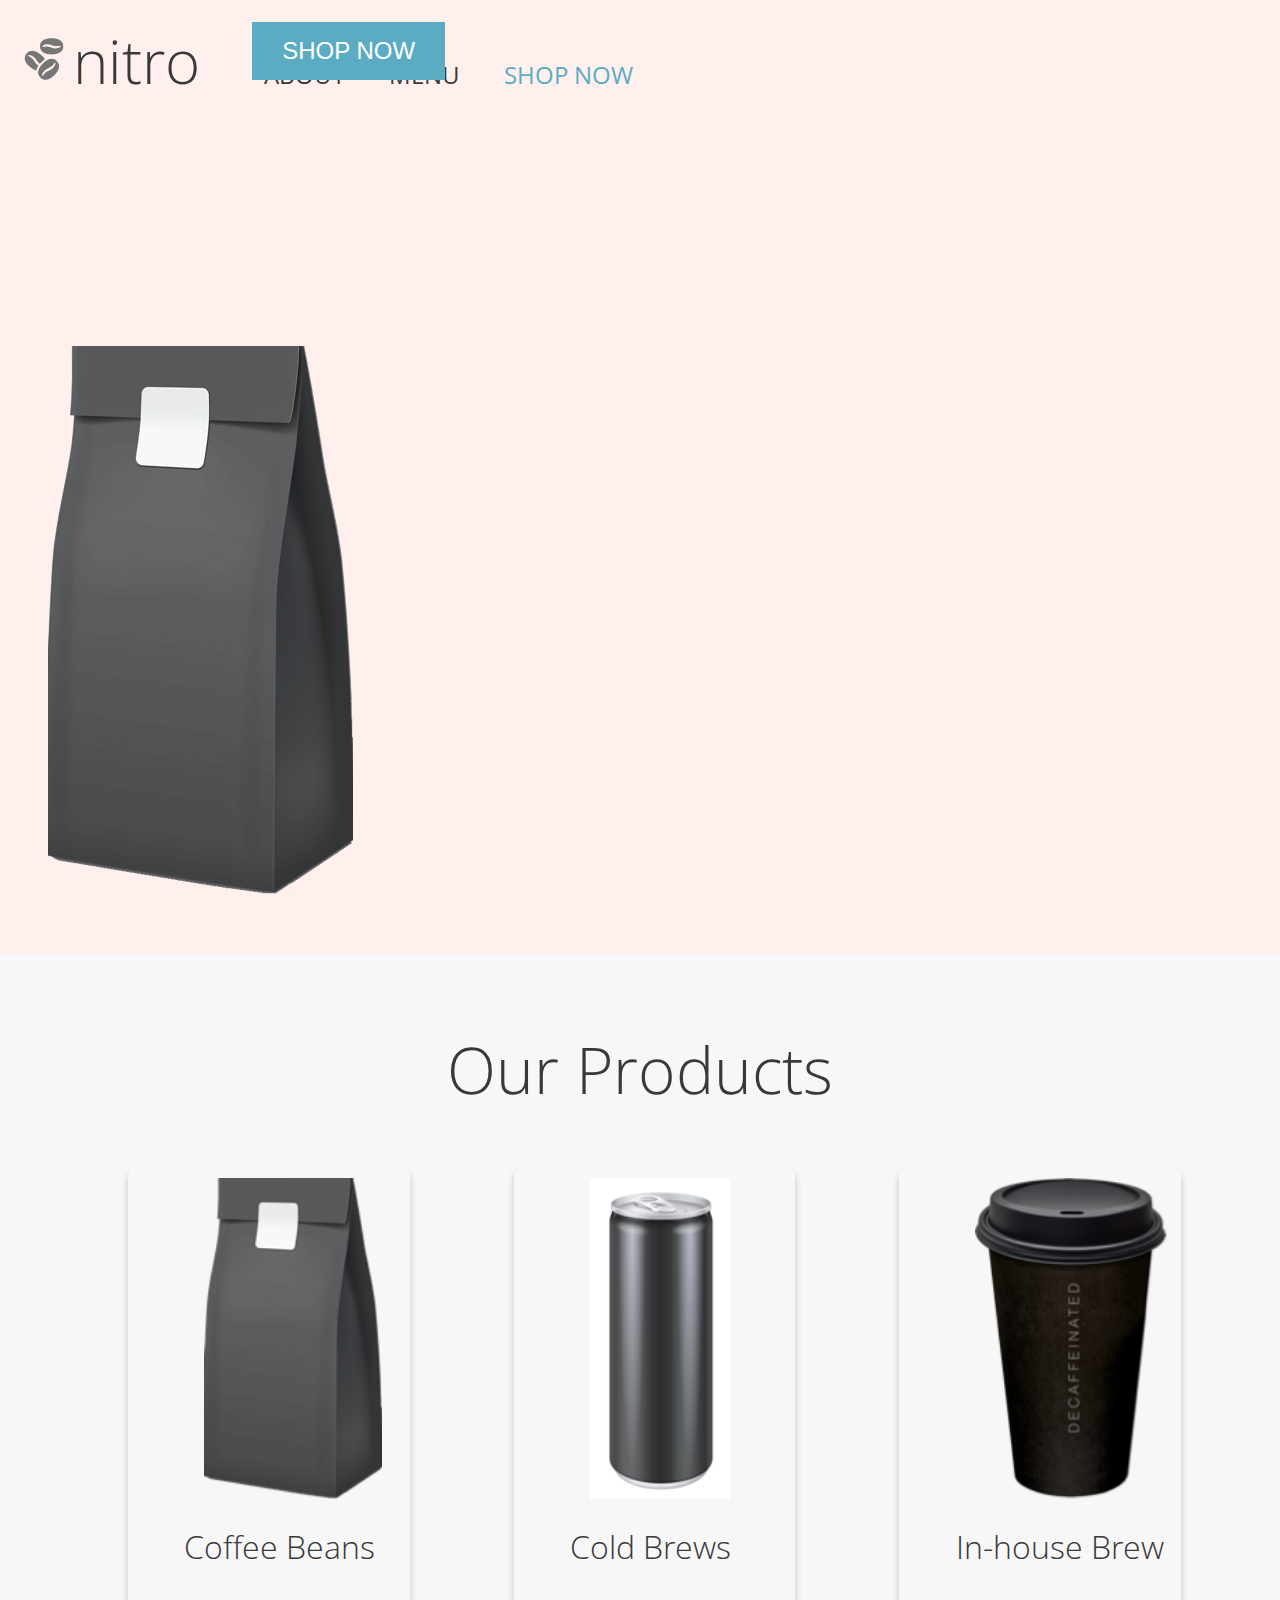
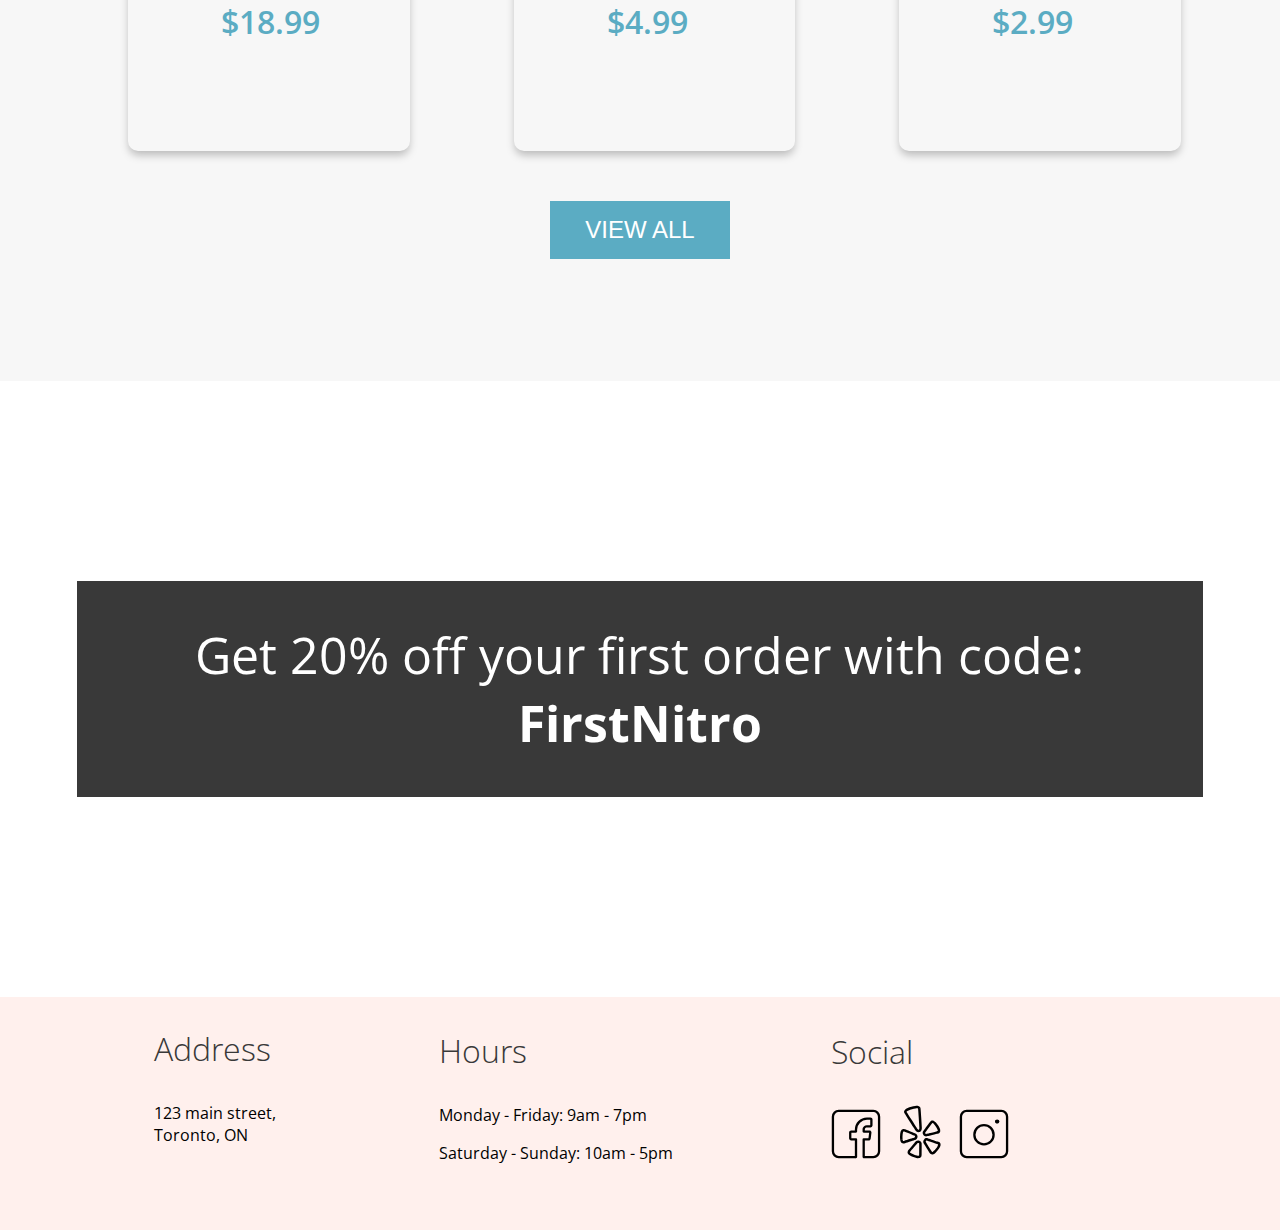
==== index.html @ c03ab235 "first commit for exercises #13-19, to create a separate repo" ====
<!DOCTYPE html>
<html lang="en">
<head>
    <meta charset="UTF-8">
    <meta name="viewport" content="width=device-width, initial-scale=1.0">
    <link href="https://fonts.googleapis.com/css2?family=Open+Sans:ital,wght@0,300;0,400;0,600;0,700;1,400&display=swap" rel="stylesheet">

    <link rel="stylesheet" href="css/global.css">
    <link rel="stylesheet" href="css/landing.css">
    <title>Coffee Shop - Home</title>
   
</head>
<body>
    <header>
        <nav class="navbar">
            
            <a href="../index.html"><img class="navbar__img" src="../assets\logos\coffee-beans-logo-and-footer.svg" alt=""></a>
            <h3 class="navbar__h3">nitro</h3>
            <ul class="navbar__list">
                <li class="navbar__list__item"><a class="navbar__list__item__link" href="../index.html">ABOUT</a></li>
                <li class="navbar__list__item"><a class="navbar__list__item__link" href="/pages/menu.html">MENU</a></li>
                <li class="navbar__list__item"><a class="navbar__list__item__link navbar__list__item__link--blue" href="/pages/menu.html">SHOP NOW</a></li>
            </ul>
        </nav>
        <section class="hero">
            <h1 class="hero__h1">Nitro Coffee</h1>
            <p class="hero__p">Coffee is a brewed drink prepeared from roasted coffee beans, the seends of berries from certain cofee species. </p>
            <a href="pages/menu.html"><button class="hero__button">SHOP NOW</button></a>
            <img class="hero__img" src="assets/images/coffeebeans-hero.png" alt="coffee bag">
        </section>
    </header>
    <main>
        <section class="our-products">
            <h2 class="our-products__h2">Our Products</h2>
            <section class="card">
                <img class="card__image" src="assets/images/coffeebeans.png" alt="coffee-beans">
                <h3 class="card__h3">Coffee Beans</h3>
                <p class="card__price">$18.99</p>
            </section>
            <section class="card">
                <img class="card__image" src="assets/images/coldbrew.png" alt="cold-brew">
                <h3 class="card__h3">Cold Brews</h3>
                <p class="card__price">$4.99</p>
            </section>
            <section class="card">
                <img class="card__image" src="assets/images/inhousebrew.png" alt="in-house-brew">
                <h3 class="card__h3">In-house Brew</h3>
                <p class="card__price">$2.99</p>
            </section>
            <section class="our-products__button__section">
                <a class="our-products__button__link" href="pages/menu.html"><button class="our-product__button">VIEW ALL</button></a>
            </section>
            
        </section>
        <section class="discount">
            <p class="discount__p">Get 20% off your first order with code: <span>FirstNitro</span></p>
        </section>
    </main>
    <footer>
        <section class="address">
            <h3 class="footer__h3">Address</h3>
            <p>123 main street, Toronto, ON</p>
        </section>
        <section class="hours">
            <h3 class="footer__h3">Hours</h3>
            <p><span>Monday - Friday:</span> 9am - 7pm</p>
            <p><span>Saturday - Sunday:</span> 10am - 5pm</p>
            
        </section>
        <section class="social">
            <h3 class="footer__h3">Social</h3>
            
            <img class="social__img" src="assets/logos/Facebook-Icon.svg" alt="facebook">
            <img class="social__img" src="assets/logos/Yelp-Icon.svg" alt="yelp">
            <img class="social__img" src="assets/logos/Instagram-Icon.svg" alt="instagram">
        </section>
    </footer>
    
</body>
</html>
---- css/global.css ----
body {
    font-family: 'Open Sans';
    font-weight: 400;
    margin:0;
}

.navbar {
    background-color: #FFF0ED;
    padding-top: 20px;
    padding-bottom: 10px;
}


.navbar__img {
    margin-left: 1.5vw;
}

.navbar__h3 {
    font-size: 60px;
    font-weight: 300;
    color:#393939;
    display: inline-block;
    margin: 0 auto;
}



.navbar__list {
    list-style-type: none;
    display: inline-block;
    margin-bottom: 20px;
    
}


.navbar__list__item {
    font-size: 1.5rem;
    font-weight: 400;
    display: inline-block;
    margin: auto 20px;
    text-decoration: none;
}

.navbar__list__item__link {
    text-decoration: none;
    color:#393939;
}

.navbar__list__item__link--blue {
    color: #5BACC3;
}
---- css/landing.css ----
/* Hero section */
.hero {
    background-color: #FFF0ED;
    padding-left: 150px;
    padding-bottom: 100px;
}

.hero__h1 {
    font-size: 4em;
    color: #393939;
    font-weight: 300;
    margin-top: 0;
    padding-top:50px;
    display:inline-block;
    position: relative;
    bottom: 400px;
    
}


.hero__p {
    font-size: 1.1em;
    font-weight: 400;
    display: inline-block;
    width:400px;
    position: relative;
    bottom: 35vh;
    left: -23.5vw;

}


.hero__button {
    background-color: #5BACC3;
    color: white;
    border: none;
    border-radius: 0;
    font-size: 1.5em;
    padding: 15px 30px;
    position: relative;
    bottom: 20vh;
    left: -51vw;
}


.hero__img {
    position: relative;
    top: 5vh;
    right: 8vw;
}


/*our products section */

.our-products {
    background-color: #F7F7F7;
    padding-bottom: 8vh;
}


.our-products__h2 {
    font-size: 4em;
    color: #393939;
    font-weight: 300;
    text-align: center;
    margin-top: 0;
    padding-top:8vh;
}

.card {
    display: inline-block;
    /* width: 330px;
    height: 440px; */
    width: 22vw;
    height: 65vh;
    border-radius: 10px;
    box-shadow: 0 5px 9px -1px rgba(0,0,0,0.25);
    margin-right: 100px;
    position: relative;
    left: 10%;
}


.card__image{
    /* height: 280px; */
    height: 55%;
    position: relative;
    left: 27%;
    top:2%;
}

.card__h3 {
    font-size: 2em;
    font-weight: 300;
    color: #393939;
    position: relative;
    left: 20%;
}


/* .big-h3 {
    font-size: 2em;
    font-weight: 300;
    color: #393939;
} */


.card__price {
    font-size: 2em;
    font-weight: 600;
    color:#5BACC3;
    position: relative;
    left: 33%;
}


.our-product__button {
    display: block;
    width:180px;
    background-color: #5BACC3;
    color: white;
    border: none;
    border-radius: 0;
    font-size: 1.5em;
    padding: 15px 30px;
    margin: 0 auto;

}

.our-products__button__section {
    margin: 50px auto;
}


.our-products__button__link {
    text-decoration: none;
}

/* Discount section */

.discount {
    width: 88%;
    background-color: #393939;
    /* margin: 200px 20px 200px 40px; */
    margin:0 auto;
    margin-top:200px;
    margin-bottom: 200px;
    padding: 20px 0;
    text-align: center;
}

.discount__p {
    color:white;
    font-size: 3.1em;
    margin:20px auto;
}


.discount__p>span {
    font-weight: 700;
}


/* Footer */


footer {
    background-color: #FFF0ED;
}


footer>section{
    margin-left: 12vw;
    margin-bottom: 50px;
}


.address {
    display: inline-block;
    /* width: 200px; */
    width: 10%;
    position: relative; /*I had to add this in order level this section with the other two */
    top: -2vh;
}



.footer__h3 {
    font-size: 2em;
    font-weight: 300;
    color: #393939;
    display: block;
}


.hours {
    display: inline-block;
}


.social {
    display: inline-block;
    width: 200px;
}


.social__img {
    /* width: 50px; */
    width: 25%;
    margin-right: 5%;
}
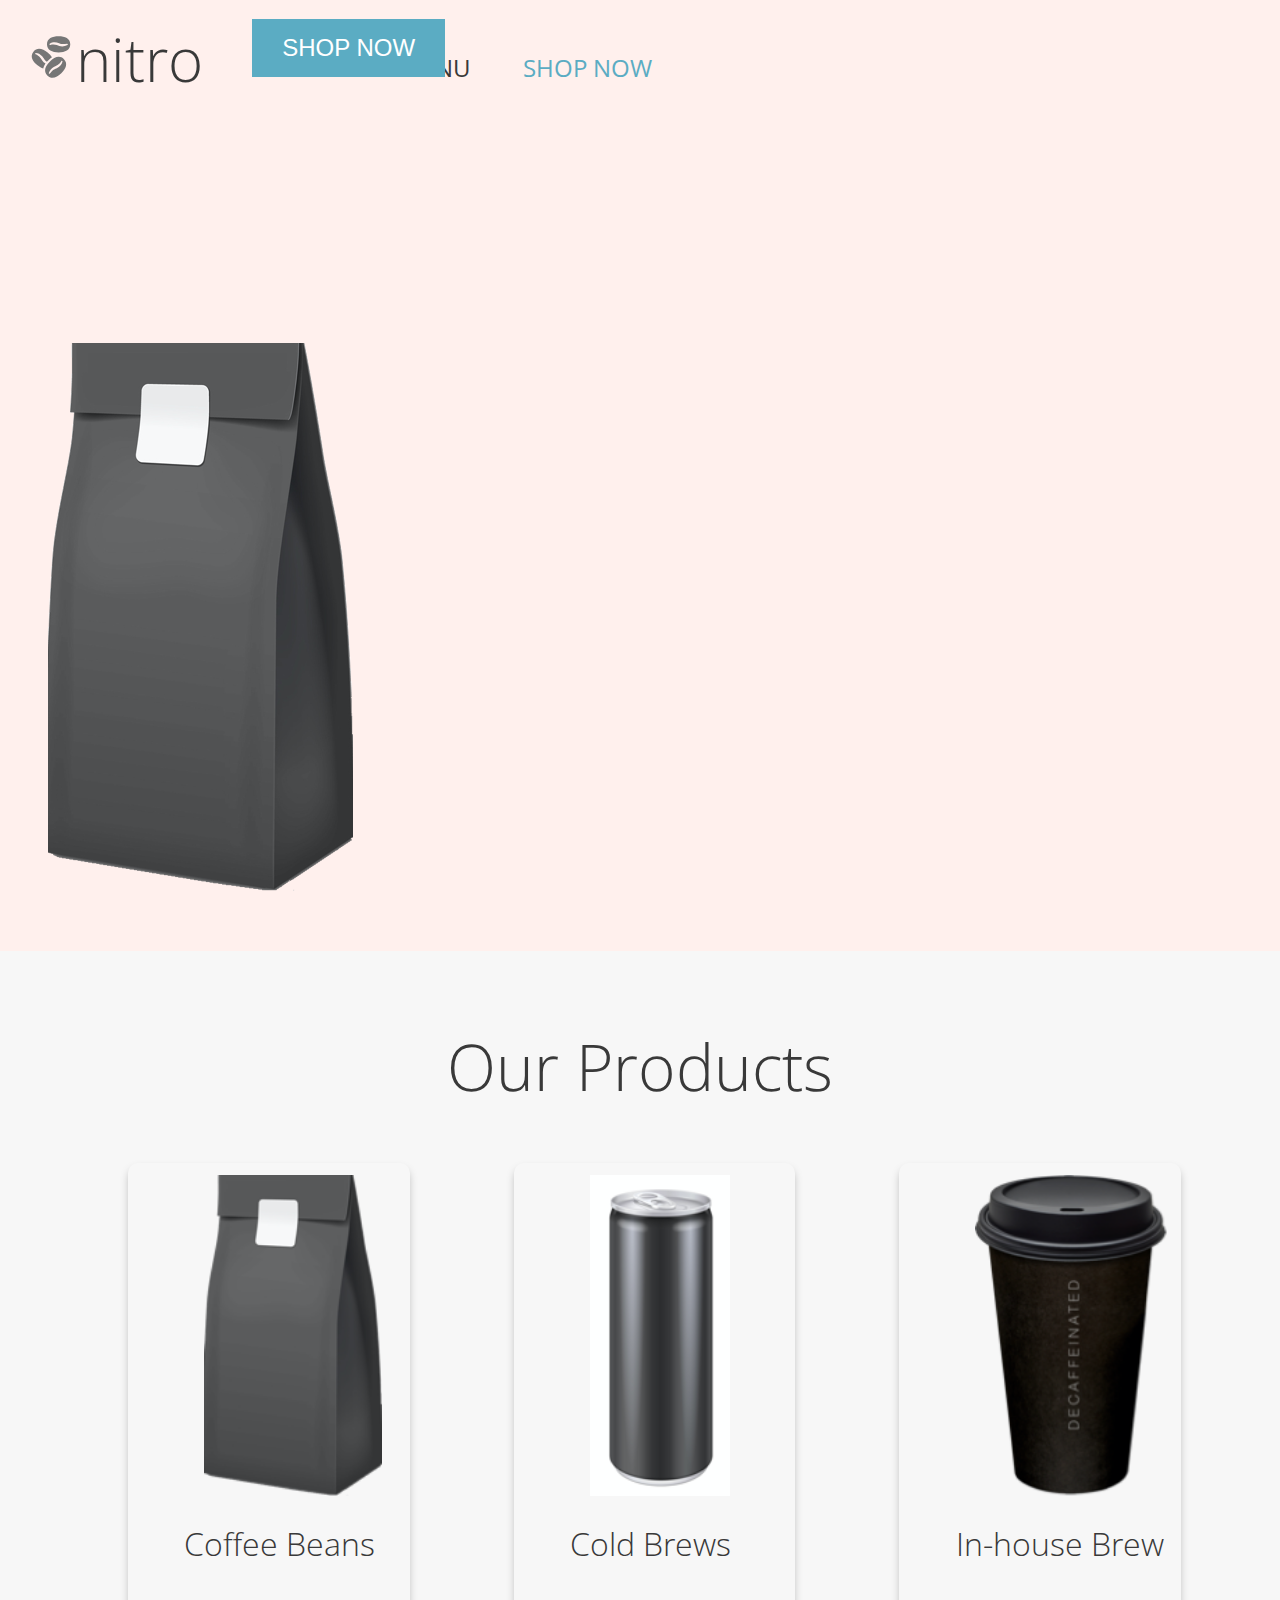
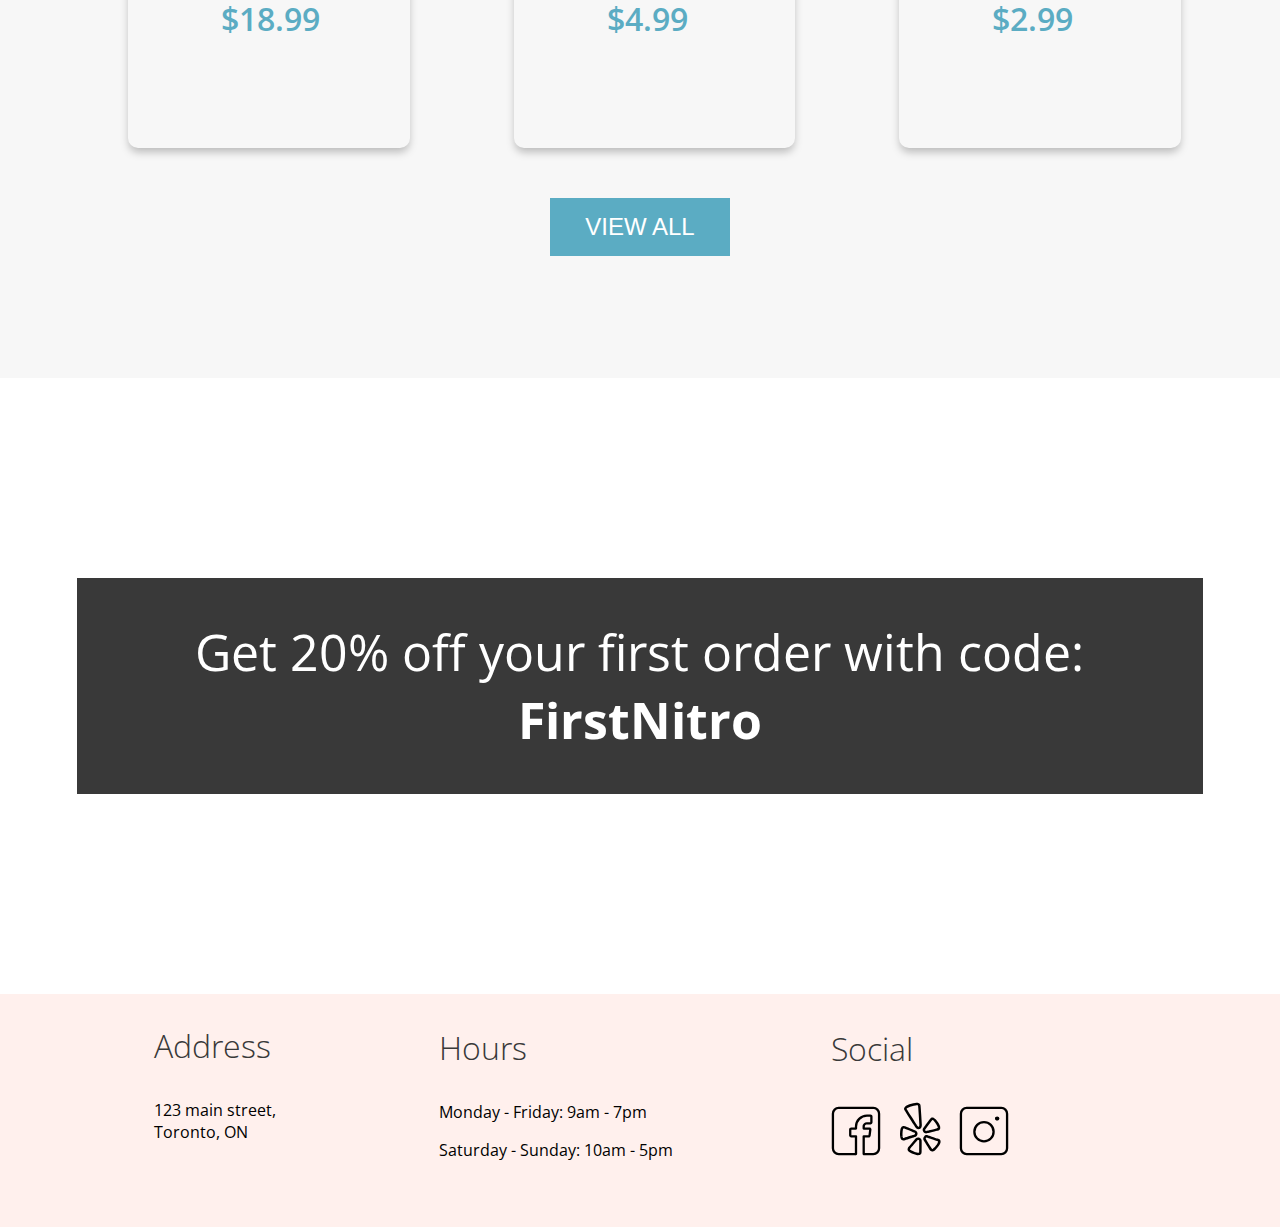
==== commit 6906e09a: "modified globasl.css and menu.css for flexbox layout" ====
--- a/index.html
+++ b/index.html
@@ -13,13 +13,12 @@
 <body>
     <header>
         <nav class="navbar">
-            
-            <a href="../index.html"><img class="navbar__img" src="../assets\logos\coffee-beans-logo-and-footer.svg" alt=""></a>
+            <a href="../index.html"><img src="assets/logos/coffee-beans-logo-and-footer.svg" alt=""></a>
             <h3 class="navbar__h3">nitro</h3>
             <ul class="navbar__list">
                 <li class="navbar__list__item"><a class="navbar__list__item__link" href="../index.html">ABOUT</a></li>
-                <li class="navbar__list__item"><a class="navbar__list__item__link" href="/pages/menu.html">MENU</a></li>
-                <li class="navbar__list__item"><a class="navbar__list__item__link navbar__list__item__link--blue" href="/pages/menu.html">SHOP NOW</a></li>
+                <li class="navbar__list__item"><a class="navbar__list__item__link"href="pages/menu.html">MENU</a></li>
+                <li class="navbar__list__item"><a class="navbar__list__item__link navbar__list__item__link--blue" href="pages/menu.html">SHOP NOW</a></li>
             </ul>
         </nav>
         <section class="hero">
--- a/css/global.css
+++ b/css/global.css
@@ -6,29 +6,31 @@
 
 .navbar {
     background-color: #FFF0ED;
-    padding-top: 20px;
-    padding-bottom: 10px;
+    display: flex;
+    justify-content: left;
+    align-items: flex-end;
+    padding: 2vh 2vw;
+
 }
 
 
-.navbar__img {
-    margin-left: 1.5vw;
+nav>a{
+    align-self: center;
 }
 
 .navbar__h3 {
     font-size: 60px;
     font-weight: 300;
     color:#393939;
-    display: inline-block;
-    margin: 0 auto;
+    margin: 0;
 }
 
 
 
 .navbar__list {
     list-style-type: none;
-    display: inline-block;
-    margin-bottom: 20px;
+    display: flex;
+    align-items: flex-end;
     
 }
 
@@ -36,8 +38,7 @@
 .navbar__list__item {
     font-size: 1.5rem;
     font-weight: 400;
-    display: inline-block;
-    margin: auto 20px;
+    margin: auto 2vw;
     text-decoration: none;
 }
 
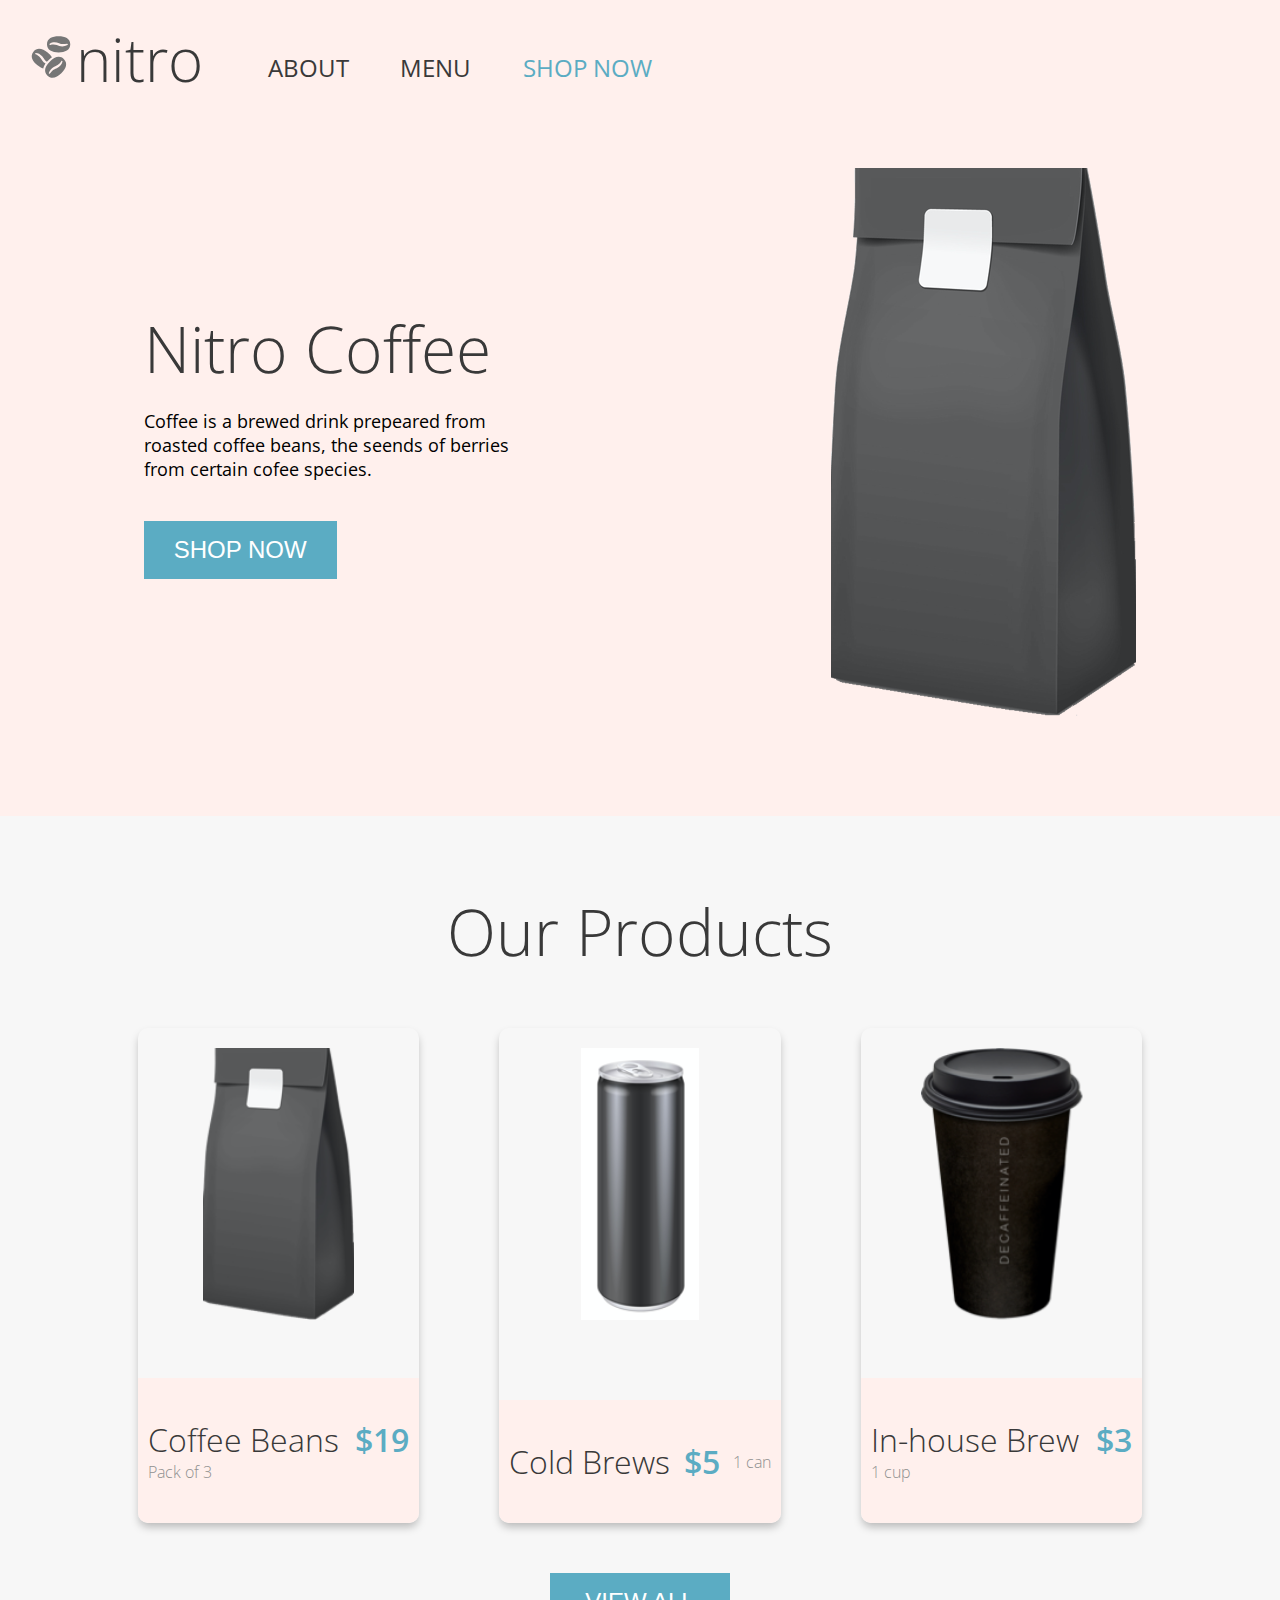
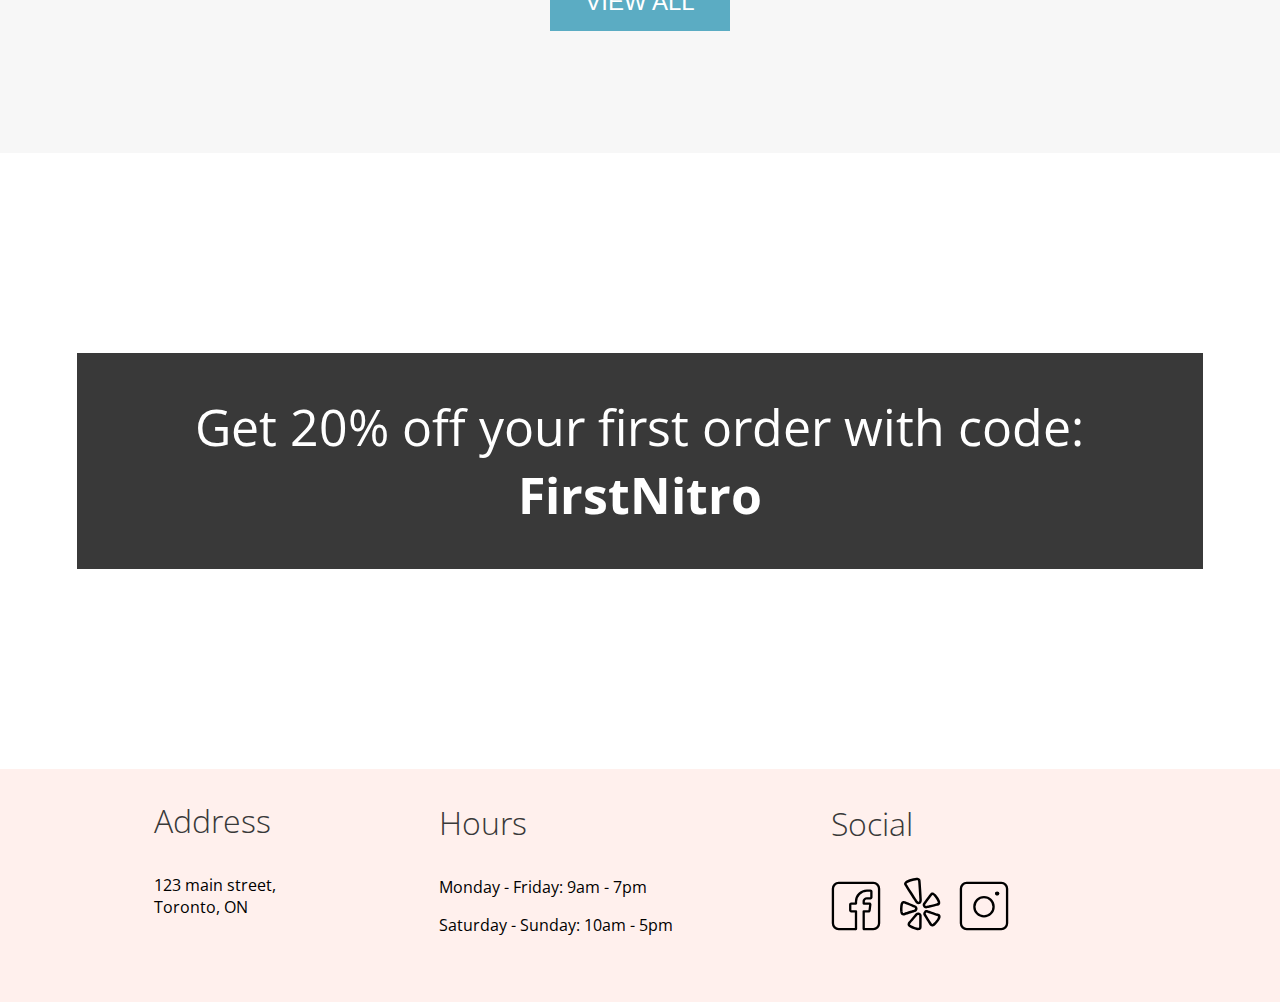
==== commit c4f3290c: "added more flexbox for card components" ====
--- a/index.html
+++ b/index.html
@@ -22,34 +22,46 @@
             </ul>
         </nav>
         <section class="hero">
-            <h1 class="hero__h1">Nitro Coffee</h1>
-            <p class="hero__p">Coffee is a brewed drink prepeared from roasted coffee beans, the seends of berries from certain cofee species. </p>
-            <a href="pages/menu.html"><button class="hero__button">SHOP NOW</button></a>
+            <section class="hero__texts">
+                <h1 class="hero__h1">Nitro Coffee</h1>
+                <p class="hero__p">Coffee is a brewed drink prepeared from roasted coffee beans, the seends of berries from certain cofee species. </p>
+                <a href="pages/menu.html"><button class="hero__button">SHOP NOW</button></a>
+            </section>
             <img class="hero__img" src="assets/images/coffeebeans-hero.png" alt="coffee bag">
         </section>
     </header>
     <main>
         <section class="our-products">
             <h2 class="our-products__h2">Our Products</h2>
-            <section class="card">
-                <img class="card__image" src="assets/images/coffeebeans.png" alt="coffee-beans">
-                <h3 class="card__h3">Coffee Beans</h3>
-                <p class="card__price">$18.99</p>
-            </section>
-            <section class="card">
-                <img class="card__image" src="assets/images/coldbrew.png" alt="cold-brew">
-                <h3 class="card__h3">Cold Brews</h3>
-                <p class="card__price">$4.99</p>
-            </section>
-            <section class="card">
-                <img class="card__image" src="assets/images/inhousebrew.png" alt="in-house-brew">
-                <h3 class="card__h3">In-house Brew</h3>
-                <p class="card__price">$2.99</p>
+            <section class="cards-section">
+                <section class="card">
+                    <img class="card__image" src="assets/images/coffeebeans.png" alt="coffee-beans">
+                    <section class="card__text-area">
+                        <h3 class="card__h3">Coffee Beans</h3>
+                        <p class="card__price">$19</p>
+                        <p class="card_quantity">Pack of 3</p>
+                    </section>
+                </section>
+                <section class="card">
+                    <img class="card__image" src="assets/images/coldbrew.png" alt="cold-brew">
+                    <section class="card__text-area card__text-area--2">
+                        <h3 class="card__h3">Cold Brews</h3>
+                        <p class="card__price card__price--5">$5</p>
+                        <p class="card_quantity">1 can</p>
+                    </section>
+                </section>
+                <section class="card">
+                    <img class="card__image" src="assets/images/inhousebrew.png" alt="in-house-brew">
+                    <section class="card__text-area">
+                        <h3 class="card__h3">In-house Brew</h3>
+                        <p class="card__price">$3</p>
+                        <p class="card_quantity">1 cup</p>
+                    </section>
+                </section>
             </section>
             <section class="our-products__button__section">
                 <a class="our-products__button__link" href="pages/menu.html"><button class="our-product__button">VIEW ALL</button></a>
             </section>
-            
         </section>
         <section class="discount">
             <p class="discount__p">Get 20% off your first order with code: <span>FirstNitro</span></p>
--- a/css/landing.css
+++ b/css/landing.css
@@ -1,31 +1,40 @@
 /* Hero section */
 .hero {
     background-color: #FFF0ED;
-    padding-left: 150px;
+    padding-top: 50px;
     padding-bottom: 100px;
-}
+    display: flex;
+    justify-content: space-around;
+    align-items: center;
+}
+
+.hero_texts {
+    /* display: flex;
+    flex-direction: row-reverse; */
+}
+
 
 .hero__h1 {
     font-size: 4em;
     color: #393939;
     font-weight: 300;
-    margin-top: 0;
-    padding-top:50px;
-    display:inline-block;
+    margin: 0 auto;
+    /* padding-top:50px; */
+    /* display:inline-block;
     position: relative;
-    bottom: 400px;
-    
+    bottom: 400px; */
 }
 
 
 .hero__p {
     font-size: 1.1em;
     font-weight: 400;
-    display: inline-block;
+    /* display: inline-block; */
     width:400px;
-    position: relative;
+    margin-bottom: 40px;
+    /* position: relative;
     bottom: 35vh;
-    left: -23.5vw;
+    left: -23.5vw; */
 
 }
 
@@ -37,16 +46,16 @@
     border-radius: 0;
     font-size: 1.5em;
     padding: 15px 30px;
-    position: relative;
+    /* position: relative;
     bottom: 20vh;
-    left: -51vw;
+    left: -51vw; */
 }
 
 
 .hero__img {
-    position: relative;
+    /* position: relative;
     top: 5vh;
-    right: 8vw;
+    right: 8vw; */
 }
 
 
@@ -67,35 +76,72 @@
     padding-top:8vh;
 }
 
+.cards-section {
+    display:flex;
+    justify-content: center;
+
+}
+
 .card {
-    display: inline-block;
-    /* width: 330px;
-    height: 440px; */
+    /* display: inline-block; */
+    /* width: 330px; */
+    /* height: 440px; */
     width: 22vw;
-    height: 65vh;
+    height: 55vh;
     border-radius: 10px;
     box-shadow: 0 5px 9px -1px rgba(0,0,0,0.25);
-    margin-right: 100px;
-    position: relative;
-    left: 10%;
+    margin: auto 40px;
+    /* position: relative; */
+    /* left: 10%; */ 
+    display: flex;
+    flex-direction: column;
+    justify-content: space-between;
+    
 }
 
 
 .card__image{
     /* height: 280px; */
     height: 55%;
-    position: relative;
+    /* position: relative;
     left: 27%;
-    top:2%;
-}
+    top:2%; */
+    align-self: center;
+    margin-top: 20px;
+}
+
+
+.card__text-area {
+    background: #FFF0ED;
+    border-bottom-left-radius: 10px;
+    border-bottom-right-radius: 10px;
+    display: flex;
+    flex-wrap: wrap;
+    justify-content: space-between;
+    align-items: center;
+    padding: 40px 10px;
+}
+
+.card__text-area--2 {
+    
+}
+
+.card__price--5 {
+    
+}
+
 
 .card__h3 {
     font-size: 2em;
     font-weight: 300;
     color: #393939;
-    position: relative;
-    left: 20%;
-}
+    /* position: relative;
+    left: 20%; */
+    margin:0;
+
+}
+
+
 
 
 /* .big-h3 {
@@ -109,9 +155,18 @@
     font-size: 2em;
     font-weight: 600;
     color:#5BACC3;
-    position: relative;
-    left: 33%;
-}
+    /* position: relative;
+    left: 33%; */
+    margin:0;
+}
+
+
+.card_quantity {
+    color:#909090;
+    font-weight: 300;
+    margin:0;
+}
+
 
 
 .our-product__button {
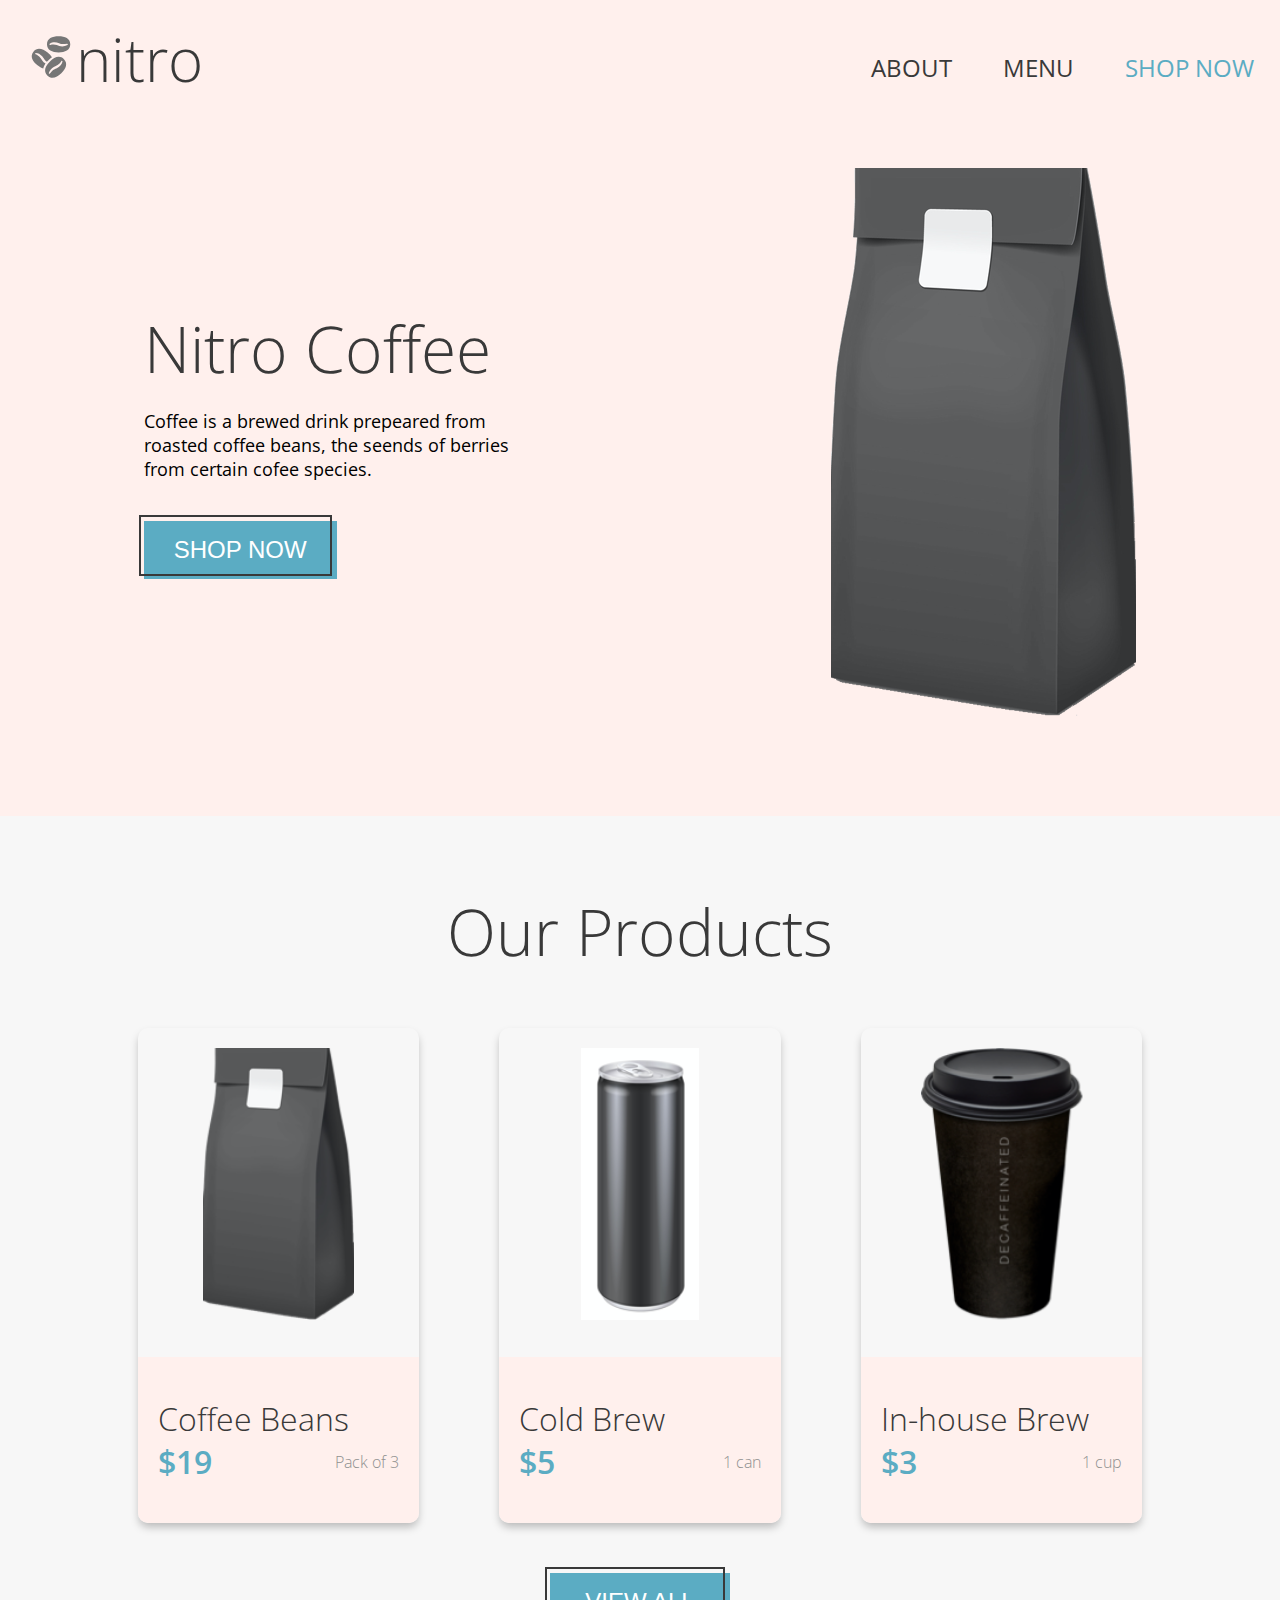
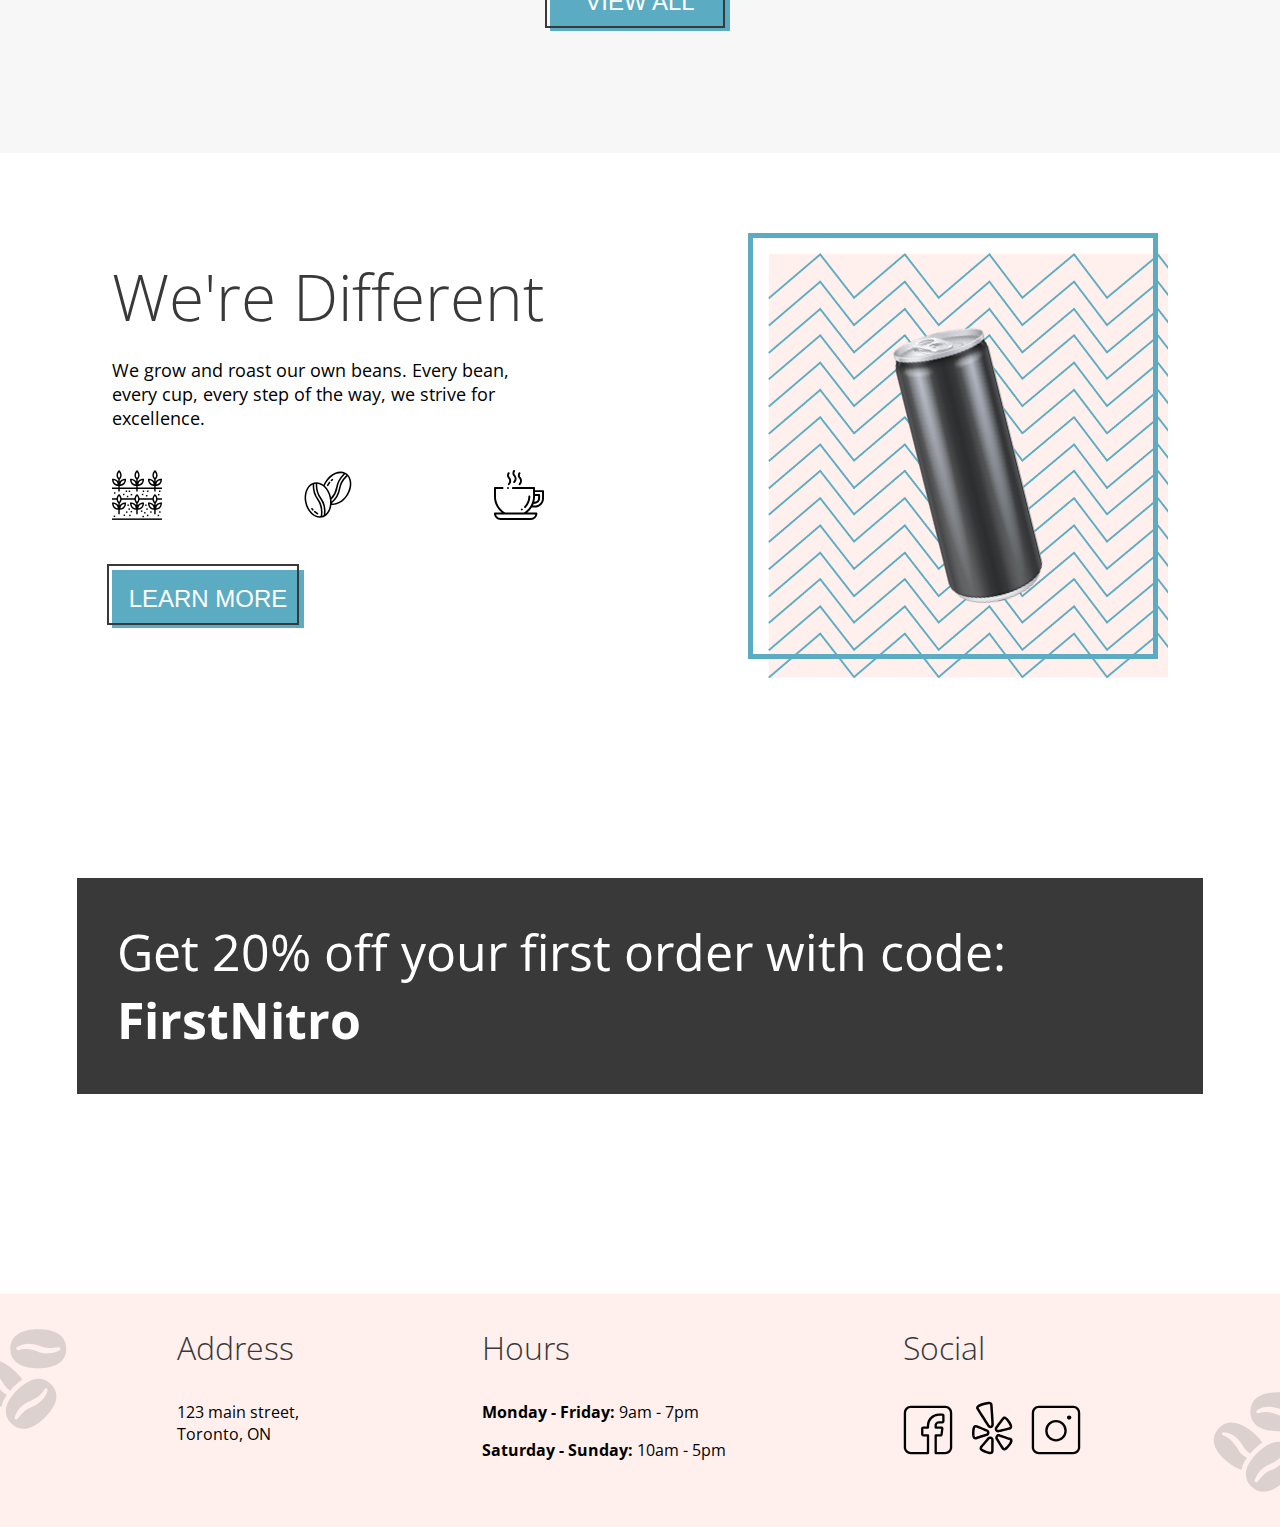
==== commit 04d6b7e4: "completed exercises 13 thru 15" ====
--- a/index.html
+++ b/index.html
@@ -13,19 +13,28 @@
 <body>
     <header>
         <nav class="navbar">
-            <a href="../index.html"><img src="assets/logos/coffee-beans-logo-and-footer.svg" alt=""></a>
-            <h3 class="navbar__h3">nitro</h3>
-            <ul class="navbar__list">
-                <li class="navbar__list__item"><a class="navbar__list__item__link" href="../index.html">ABOUT</a></li>
-                <li class="navbar__list__item"><a class="navbar__list__item__link"href="pages/menu.html">MENU</a></li>
-                <li class="navbar__list__item"><a class="navbar__list__item__link navbar__list__item__link--blue" href="pages/menu.html">SHOP NOW</a></li>
-            </ul>
+            <section class="navbar--left">
+                <a href="../index.html"><img src="assets/logos/coffee-beans-logo-and-footer.svg" alt=""></a>
+                <h3 class="navbar__h3">nitro</h3>
+            </section>
+            <section class="navbar--right">
+                <ul class="navbar__list">
+                    <li class="navbar__list__item"><a class="navbar__list__item__link" href="../index.html">ABOUT</a></li>
+                    <li class="navbar__list__item"><a class="navbar__list__item__link"href="pages/menu.html">MENU</a></li>
+                    <li class="navbar__list__item"><a class="navbar__list__item__link navbar__list__item__link--blue" href="pages/menu.html">SHOP NOW</a></li>
+                </ul>
+            </section>
+            
+            
         </nav>
         <section class="hero">
             <section class="hero__texts">
                 <h1 class="hero__h1">Nitro Coffee</h1>
                 <p class="hero__p">Coffee is a brewed drink prepeared from roasted coffee beans, the seends of berries from certain cofee species. </p>
-                <a href="pages/menu.html"><button class="hero__button">SHOP NOW</button></a>
+                <a href="pages/menu.html"><button class="hero__button">
+                    <div class="button-border"></div>
+                    SHOP NOW
+                </button></a>
             </section>
             <img class="hero__img" src="assets/images/coffeebeans-hero.png" alt="coffee bag">
         </section>
@@ -43,11 +52,11 @@
                     </section>
                 </section>
                 <section class="card">
-                    <img class="card__image" src="assets/images/coldbrew.png" alt="cold-brew">
-                    <section class="card__text-area card__text-area--2">
-                        <h3 class="card__h3">Cold Brews</h3>
-                        <p class="card__price card__price--5">$5</p>
-                        <p class="card_quantity">1 can</p>
+                    <img class="card__image card__image--background-removed" src="assets/images/coldbrew.png" alt="cold-brew">
+                    <section class="card__text-area">
+                        <h3 class="card__h3 card_h3--padding">Cold Brew</h3>
+                        <p class="card__price">$5</p>
+                        <p class="card_quantity card_quantity--2">1 can</p>
                     </section>
                 </section>
                 <section class="card">
@@ -60,22 +69,51 @@
                 </section>
             </section>
             <section class="our-products__button__section">
-                <a class="our-products__button__link" href="pages/menu.html"><button class="our-product__button">VIEW ALL</button></a>
+                <a class="our-products__button__link" href="#"><button class="our-product__button">
+                    <div class="button-border"></div>
+                    VIEW ALL
+                </button></a>
             </section>
         </section>
+        <section class="different">
+            <section class="differnt--left">
+                <h1 class="different__h1">We're Different</h1>
+                <p class="different__p">We grow and roast our own beans. Every bean, every cup, every step of the way, we strive for excellence.</p>
+                <section class="different__logos">
+                    <img class="different__logos__picture" src="assets/logos/planting.svg" alt="planting-logo">
+                    <img class="different__logos__picture" src="assets/logos/coffee-beans.svg" alt="coffee-beans-logo">
+                    <img class="different__logos__picture" src="assets/images/coffee-cup.svg" alt="coffee-cup">
+                </section>
+                <section class="different__button__section">
+                    <a class="different__button__link" href="pages/menu.html"><button class="different__button">
+                        <div class="button-border"></div>
+                        LEARN MORE
+                    </button></a>
+                </section>
+            </section>
+            <section class="different--right">
+                <div class="different__border"></div>
+                <img class="different__img" src="assets/images/tiltedcan.png" alt="tilted-can">
+            </section>
+
+        </section>
         <section class="discount">
-            <p class="discount__p">Get 20% off your first order with code: <span>FirstNitro</span></p>
+            <section class="discount__box">
+                <p class="discount__p">Get 20% off your first order with code: <span>FirstNitro</span></p>
+            </section>
         </section>
+        
     </main>
     <footer>
+        <img class="footer__logo footer__logo--1" src="assets/logos/coffee-beans-logo-and-footer.svg" alt="logo">
         <section class="address">
             <h3 class="footer__h3">Address</h3>
             <p>123 main street, Toronto, ON</p>
         </section>
         <section class="hours">
             <h3 class="footer__h3">Hours</h3>
-            <p><span>Monday - Friday:</span> 9am - 7pm</p>
-            <p><span>Saturday - Sunday:</span> 10am - 5pm</p>
+            <p><span class="bold">Monday - Friday:</span> 9am - 7pm</p>
+            <p><span class="bold">Saturday - Sunday:</span> 10am - 5pm</p>
             
         </section>
         <section class="social">
@@ -85,6 +123,7 @@
             <img class="social__img" src="assets/logos/Yelp-Icon.svg" alt="yelp">
             <img class="social__img" src="assets/logos/Instagram-Icon.svg" alt="instagram">
         </section>
+        <img class="footer__logo footer__logo--2" src="assets/logos/coffee-beans-logo-and-footer.svg" alt="logo">
     </footer>
     
 </body>
--- a/css/global.css
+++ b/css/global.css
@@ -7,10 +7,15 @@
 .navbar {
     background-color: #FFF0ED;
     display: flex;
-    justify-content: left;
+    justify-content: space-between;
     align-items: flex-end;
-    padding: 2vh 2vw;
+    /* padding: 2vh 2vw; */
+    padding: 2vh 0vw 2vh 2vw;
+}
 
+.navbar--left {
+    display: flex;
+    align-items: center;
 }
 
 
@@ -31,7 +36,6 @@
     list-style-type: none;
     display: flex;
     align-items: flex-end;
-    
 }
 
 
--- a/css/landing.css
+++ b/css/landing.css
@@ -6,11 +6,6 @@
     display: flex;
     justify-content: space-around;
     align-items: center;
-}
-
-.hero_texts {
-    /* display: flex;
-    flex-direction: row-reverse; */
 }
 
 
@@ -49,14 +44,19 @@
     /* position: relative;
     bottom: 20vh;
     left: -51vw; */
-}
-
-
-.hero__img {
-    /* position: relative;
-    top: 5vh;
-    right: 8vw; */
-}
+    position: relative;
+}
+
+.button-border {
+    position: absolute;
+    width: 98%;
+    height:98%;
+    top: -6px;
+    left: -5px;
+    border: 2px solid #393939;
+}
+
+
 
 
 /*our products section */
@@ -110,6 +110,11 @@
     margin-top: 20px;
 }
 
+.card__image--background-removed {
+    background-color: #F7F7F7;
+    background-blend-mode: multiply;
+}
+
 
 .card__text-area {
     background: #FFF0ED;
@@ -119,16 +124,9 @@
     flex-wrap: wrap;
     justify-content: space-between;
     align-items: center;
-    padding: 40px 10px;
-}
-
-.card__text-area--2 {
-    
-}
-
-.card__price--5 {
-    
-}
+    padding: 40px 20px;
+}
+
 
 
 .card__h3 {
@@ -141,14 +139,10 @@
 
 }
 
-
-
-
-/* .big-h3 {
-    font-size: 2em;
-    font-weight: 300;
-    color: #393939;
-} */
+.card_h3--padding {
+    padding-right: 60px;
+}
+
 
 
 .card__price {
@@ -164,7 +158,7 @@
 .card_quantity {
     color:#909090;
     font-weight: 300;
-    margin:0;
+    margin:0; 
 }
 
 
@@ -179,7 +173,7 @@
     font-size: 1.5em;
     padding: 15px 30px;
     margin: 0 auto;
-
+    position: relative;
 }
 
 .our-products__button__section {
@@ -191,23 +185,116 @@
     text-decoration: none;
 }
 
+
+/* We're Different Section */
+
+.different {
+    padding-top:100px;
+    
+    display:flex;
+    justify-content: space-around;
+
+}
+
+
+.different__h1 {
+    font-size: 4em;
+    color: #393939;
+    font-weight: 300;
+    margin: 0 auto;
+}
+
+
+.different__p {
+    font-size: 1.1em;
+    font-weight: 400;
+    width:400px;
+    margin-bottom: 40px;
+    
+}
+
+.different__logos {
+    display: flex;
+    justify-content: space-between;
+}
+
+.different__logos__picture {
+    width: 50px;
+}
+
+.different__button__section {
+    margin: 50px auto;
+}
+
+.different__button__link {
+    text-decoration: none;
+}
+
+.different__button {
+    width:15vw;
+    background-color: #5BACC3;
+    color: white;
+    border: none;
+    border-radius: 0;
+    font-size: 1.5em;
+    padding: 15px 0px;
+    margin: 0 auto;
+    position: relative;
+}
+
+
+.different--right {
+    width: 400px;
+    background-image: url(../assets/images/coldbrewbackground.png);
+    background-size: cover;
+    display: flex;
+    justify-content: center;
+    justify-self: center;
+    position: relative;
+}
+
+
+.different__border {
+    position: absolute;
+    width:100%;
+    height: 98%;
+    border: 5px solid #5BACC3;
+    top:-20px;
+    left:-20px;
+
+}
+
+
+.different__img {
+    align-self:center;
+}
+
+
 /* Discount section */
 
 .discount {
+    padding-top:200px;
+    padding-bottom:200px;
+    display: flex;
+    justify-content: center;
+}
+
+
+.discount__box {
     width: 88%;
     background-color: #393939;
     /* margin: 200px 20px 200px 40px; */
-    margin:0 auto;
-    margin-top:200px;
-    margin-bottom: 200px;
+    
     padding: 20px 0;
-    text-align: center;
+    /* text-align: center; */ 
+    display: flex;
+    justify-content: center;
 }
 
 .discount__p {
     color:white;
     font-size: 3.1em;
-    margin:20px auto;
+    margin: 20px 40px;
 }
 
 
@@ -221,21 +308,40 @@
 
 footer {
     background-color: #FFF0ED;
-}
-
+    display: flex;
+    justify-content: space-evenly;
+    position:relative
+}
+
+.footer__logo {
+    position:absolute;
+    width:120px;
+    opacity: 0.25;
+}
+
+.footer__logo--1 {
+    left:-40px;
+    top:25px
+}
+
+
+.footer__logo--2 {
+    bottom: 25px;
+    right: -40px;
+}
 
 footer>section{
-    margin-left: 12vw;
+    /* margin-left: 12vw; */
     margin-bottom: 50px;
 }
 
 
 .address {
-    display: inline-block;
+    /* display: inline-block; */
     /* width: 200px; */
     width: 10%;
-    position: relative; /*I had to add this in order level this section with the other two */
-    top: -2vh;
+    /* position: relative; /*I had to add this in order level this section with the other two */
+    /*top: -2vh; */
 }
 
 
@@ -244,17 +350,16 @@
     font-size: 2em;
     font-weight: 300;
     color: #393939;
-    display: block;
-}
-
-
-.hours {
-    display: inline-block;
+    /* display: block; */
+}
+
+.bold {
+    font-weight: 700;
 }
 
 
 .social {
-    display: inline-block;
+    /* display: inline-block; */
     width: 200px;
 }
 
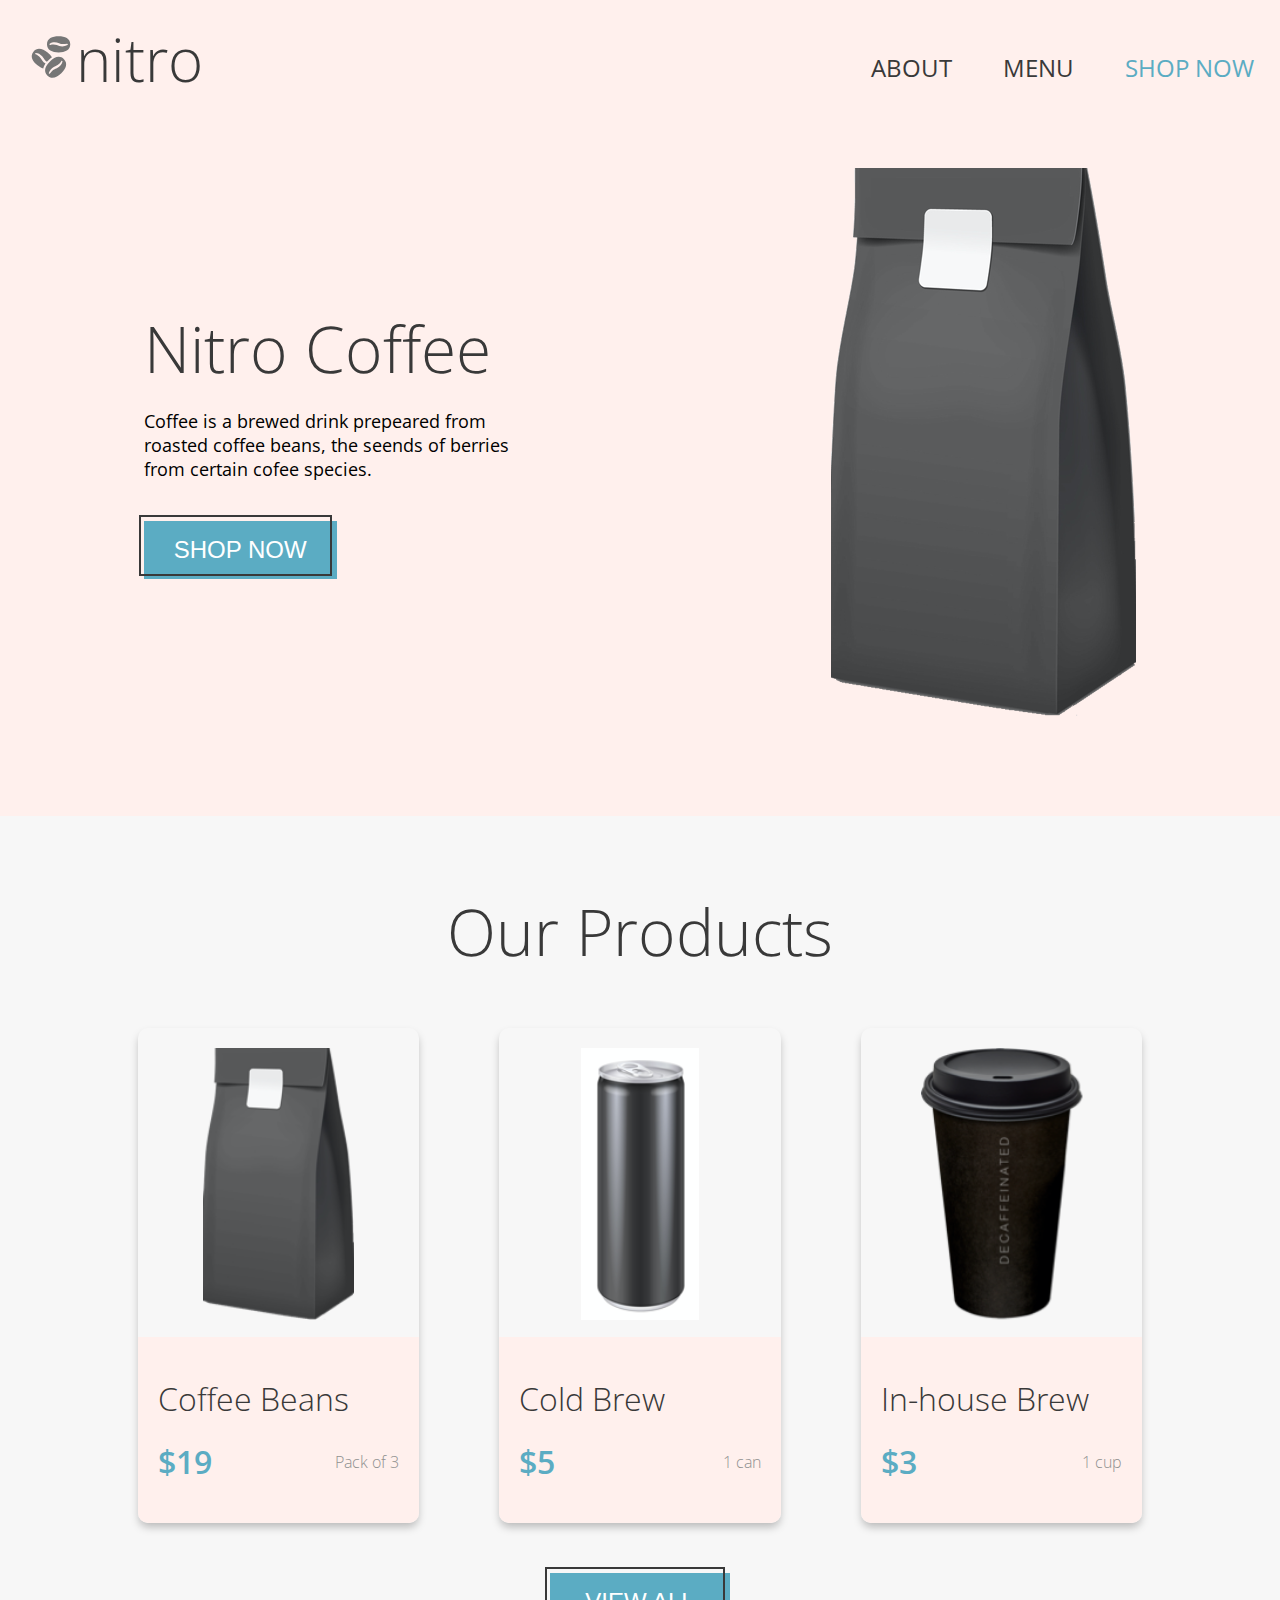
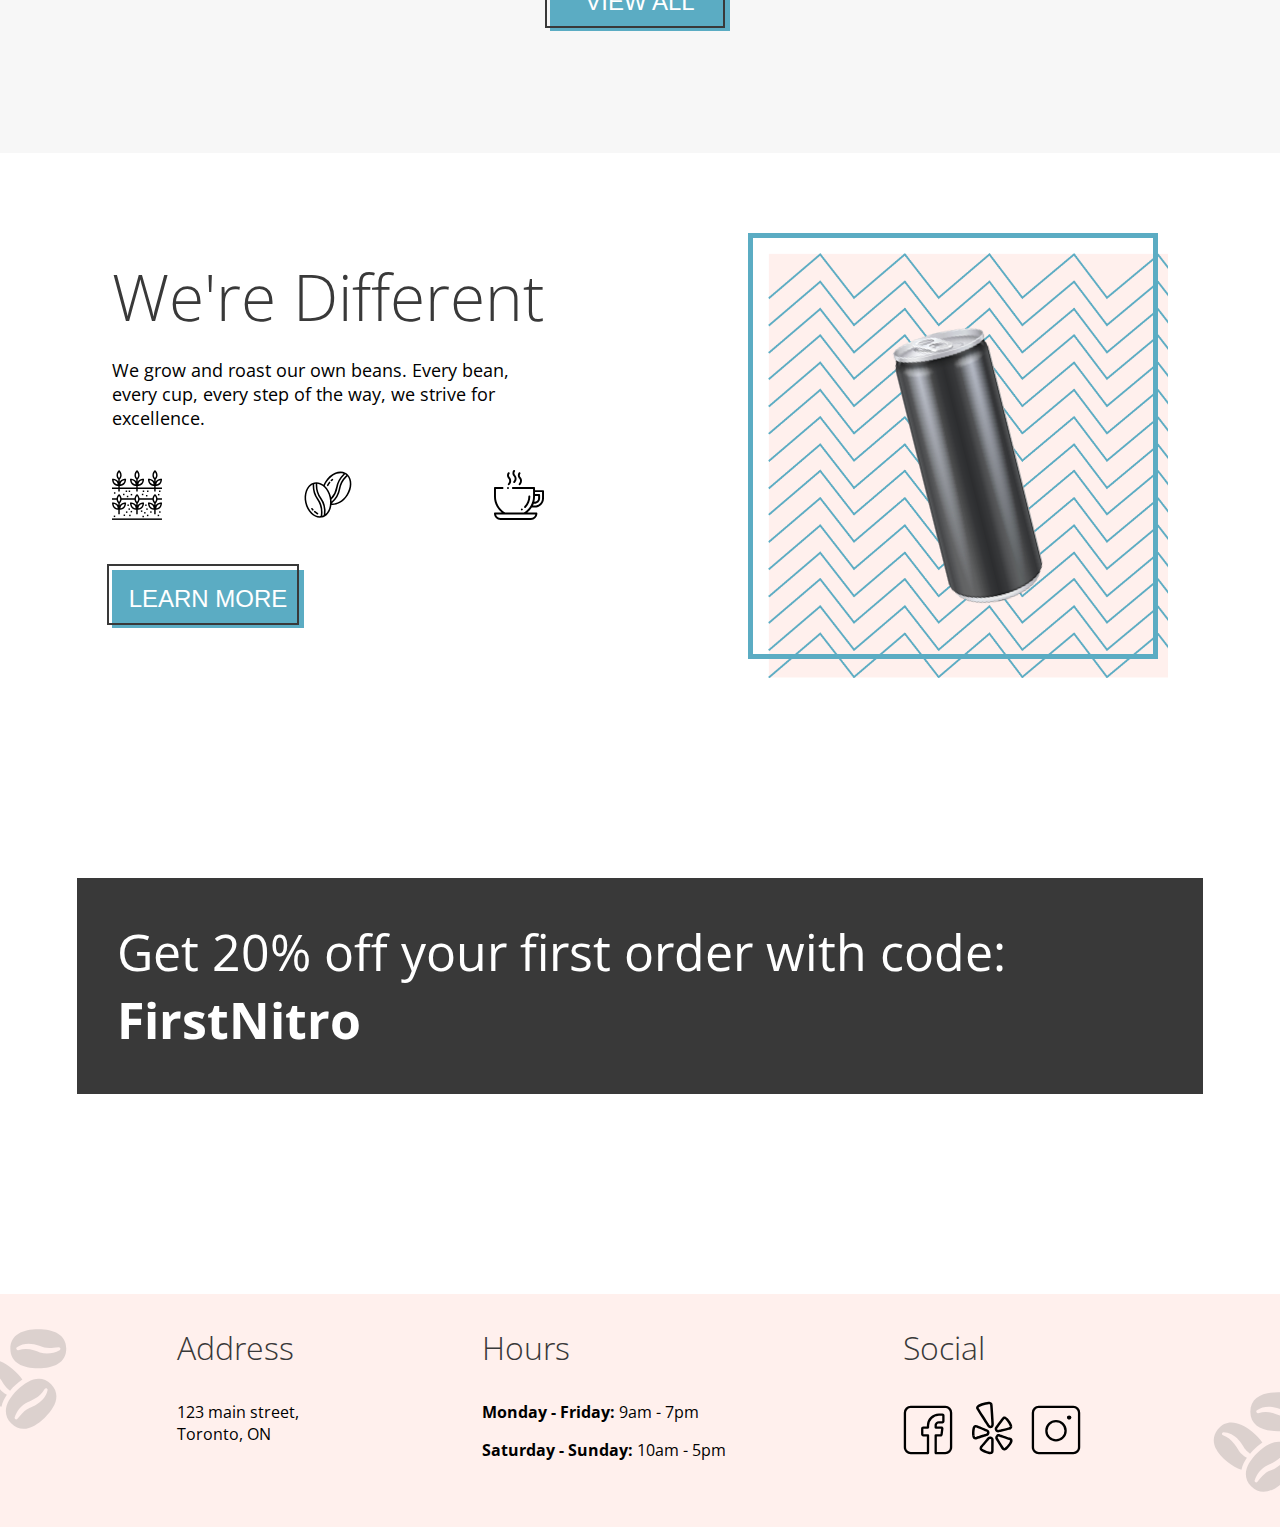
==== commit acf840dc: "converted css to scss for all files, incorporated all BEM notation to sass syntax" ====
--- a/index.html
+++ b/index.html
@@ -5,8 +5,8 @@
     <meta name="viewport" content="width=device-width, initial-scale=1.0">
     <link href="https://fonts.googleapis.com/css2?family=Open+Sans:ital,wght@0,300;0,400;0,600;0,700;1,400&display=swap" rel="stylesheet">
 
-    <link rel="stylesheet" href="css/global.css">
-    <link rel="stylesheet" href="css/landing.css">
+    
+    <link rel="stylesheet" href="scss/landing.css">
     <title>Coffee Shop - Home</title>
    
 </head>
@@ -14,7 +14,7 @@
     <header>
         <nav class="navbar">
             <section class="navbar--left">
-                <a href="../index.html"><img src="assets/logos/coffee-beans-logo-and-footer.svg" alt=""></a>
+                <a class="navbar__a" href="../index.html"><img src="assets/logos/coffee-beans-logo-and-footer.svg" alt=""></a>
                 <h3 class="navbar__h3">nitro</h3>
             </section>
             <section class="navbar--right">
@@ -48,15 +48,15 @@
                     <section class="card__text-area">
                         <h3 class="card__h3">Coffee Beans</h3>
                         <p class="card__price">$19</p>
-                        <p class="card_quantity">Pack of 3</p>
+                        <p class="card__quantity">Pack of 3</p>
                     </section>
                 </section>
                 <section class="card">
                     <img class="card__image card__image--background-removed" src="assets/images/coldbrew.png" alt="cold-brew">
                     <section class="card__text-area">
-                        <h3 class="card__h3 card_h3--padding">Cold Brew</h3>
+                        <h3 class="card__h3 card__h3--padding">Cold Brew</h3>
                         <p class="card__price">$5</p>
-                        <p class="card_quantity card_quantity--2">1 can</p>
+                        <p class="card__quantity">1 can</p>
                     </section>
                 </section>
                 <section class="card">
@@ -64,12 +64,12 @@
                     <section class="card__text-area">
                         <h3 class="card__h3">In-house Brew</h3>
                         <p class="card__price">$3</p>
-                        <p class="card_quantity">1 cup</p>
+                        <p class="card__quantity">1 cup</p>
                     </section>
                 </section>
             </section>
             <section class="our-products__button__section">
-                <a class="our-products__button__link" href="#"><button class="our-product__button">
+                <a class="our-products__button__link" href="#"><button class="our-products__button">
                     <div class="button-border"></div>
                     VIEW ALL
                 </button></a>
--- a/scss/landing.css
+++ b/scss/landing.css
@@ -0,0 +1,348 @@
+body {
+  font-family: "Open Sans";
+  font-weight: 400;
+  margin: 0;
+}
+
+.navbar {
+  background-color: #FFF0ED;
+  display: flex;
+  justify-content: space-between;
+  align-items: flex-end;
+  /* padding: 2vh 2vw; */
+  padding: 2vh 0vw 2vh 2vw;
+}
+.navbar__a {
+  align-self: center;
+}
+.navbar--left {
+  display: flex;
+  align-items: center;
+}
+.navbar__h3 {
+  font-size: 60px;
+  font-weight: 300;
+  color: #393939;
+  margin: 0;
+}
+.navbar__list {
+  list-style-type: none;
+  display: flex;
+  align-items: flex-end;
+}
+.navbar__list__item {
+  font-size: 1.5rem;
+  font-weight: 400;
+  margin: auto 2vw;
+  text-decoration: none;
+}
+.navbar__list__item__link {
+  text-decoration: none;
+  color: #393939;
+}
+.navbar__list__item__link--blue {
+  color: #5BACC3;
+}
+
+/* Hero section */
+.hero {
+  background-color: #FFF0ED;
+  padding-top: 50px;
+  padding-bottom: 100px;
+  display: flex;
+  justify-content: space-around;
+  align-items: center;
+}
+.hero__h1 {
+  font-size: 4em;
+  color: #393939;
+  font-weight: 300;
+  margin: 0 auto;
+  /* padding-top:50px; */
+  /* display:inline-block;
+  position: relative;
+  bottom: 400px; */
+}
+.hero__p {
+  font-size: 1.1em;
+  font-weight: 400;
+  /* display: inline-block; */
+  width: 400px;
+  margin-bottom: 40px;
+  /* position: relative;
+  bottom: 35vh;
+  left: -23.5vw; */
+}
+.hero__button {
+  background-color: #5BACC3;
+  color: white;
+  border: none;
+  border-radius: 0;
+  font-size: 1.5em;
+  padding: 15px 30px;
+  /* position: relative;
+  bottom: 20vh;
+  left: -51vw; */
+  position: relative;
+}
+
+.button-border {
+  position: absolute;
+  width: 98%;
+  height: 98%;
+  top: -6px;
+  left: -5px;
+  border: 2px solid #393939;
+}
+
+/*our products section */
+.our-products {
+  background-color: #F7F7F7;
+  padding-bottom: 8vh;
+}
+.our-products__h2 {
+  font-size: 4em;
+  color: #393939;
+  font-weight: 300;
+  text-align: center;
+  margin-top: 0;
+  padding-top: 8vh;
+}
+.our-products__button {
+  display: block;
+  width: 180px;
+  background-color: #5BACC3;
+  color: white;
+  border: none;
+  border-radius: 0;
+  font-size: 1.5em;
+  padding: 15px 30px;
+  margin: 0 auto;
+  position: relative;
+}
+.our-products__button__section {
+  margin: 50px auto;
+}
+.our-products__button__link {
+  text-decoration: none;
+}
+
+.cards-section {
+  display: flex;
+  justify-content: center;
+}
+
+.card {
+  /* display: inline-block; */
+  /* width: 330px; */
+  /* height: 440px; */
+  width: 22vw;
+  height: 55vh;
+  border-radius: 10px;
+  box-shadow: 0 5px 9px -1px rgba(0, 0, 0, 0.25);
+  margin: auto 40px;
+  /* position: relative; */
+  /* left: 10%; */
+  display: flex;
+  flex-direction: column;
+  justify-content: space-between;
+}
+.card__image {
+  /* height: 280px; */
+  height: 55%;
+  /* position: relative;
+  left: 27%;
+  top:2%; */
+  align-self: center;
+  margin-top: 20px;
+}
+.card__image--background-removed {
+  background-color: #F7F7F7;
+  background-blend-mode: multiply;
+}
+.card__text-area {
+  background: #FFF0ED;
+  border-bottom-left-radius: 10px;
+  border-bottom-right-radius: 10px;
+  display: flex;
+  flex-wrap: wrap;
+  justify-content: space-between;
+  align-items: center;
+  padding: 40px 20px;
+  row-gap: 20px;
+}
+.card__h3 {
+  font-size: 2em;
+  font-weight: 300;
+  color: #393939;
+  /* position: relative;
+  left: 20%; */
+  margin: 0;
+}
+.card__h3--padding {
+  padding-right: 60px;
+}
+.card__price {
+  font-size: 2em;
+  font-weight: 600;
+  color: #5BACC3;
+  /* position: relative;
+  left: 33%; */
+  margin: 0;
+}
+.card__quantity {
+  color: #909090;
+  font-weight: 300;
+  margin: 0;
+}
+
+/* We're Different Section */
+.different {
+  padding-top: 100px;
+  display: flex;
+  justify-content: space-around;
+}
+.different__h1 {
+  font-size: 4em;
+  color: #393939;
+  font-weight: 300;
+  margin: 0 auto;
+}
+.different__p {
+  font-size: 1.1em;
+  font-weight: 400;
+  width: 400px;
+  margin-bottom: 40px;
+}
+.different__logos {
+  display: flex;
+  justify-content: space-between;
+}
+.different__logos__picture {
+  width: 50px;
+}
+.different__button {
+  width: 15vw;
+  background-color: #5BACC3;
+  color: white;
+  border: none;
+  border-radius: 0;
+  font-size: 1.5em;
+  padding: 15px 0px;
+  margin: 0 auto;
+  position: relative;
+}
+.different__button__section {
+  margin: 50px auto;
+}
+.different__button__link {
+  text-decoration: none;
+}
+.different--right {
+  width: 400px;
+  background-image: url(../assets/images/coldbrewbackground.png);
+  background-size: cover;
+  display: flex;
+  justify-content: center;
+  justify-self: center;
+  position: relative;
+}
+.different__border {
+  position: absolute;
+  width: 100%;
+  height: 98%;
+  border: 5px solid #5BACC3;
+  top: -20px;
+  left: -20px;
+}
+.different__img {
+  align-self: center;
+}
+
+/* Discount section */
+.discount {
+  padding-top: 200px;
+  padding-bottom: 200px;
+  display: flex;
+  justify-content: center;
+}
+
+.discount__box {
+  width: 88%;
+  background-color: #393939;
+  /* margin: 200px 20px 200px 40px; */
+  padding: 20px 0;
+  /* text-align: center; */
+  display: flex;
+  justify-content: center;
+}
+
+.discount__p {
+  color: white;
+  font-size: 3.1em;
+  margin: 20px 40px;
+}
+
+.discount__p > span {
+  font-weight: 700;
+}
+
+/* Footer */
+footer {
+  background-color: #FFF0ED;
+  display: flex;
+  justify-content: space-evenly;
+  position: relative;
+  overflow: hidden;
+}
+
+.footer__logo {
+  position: absolute;
+  width: 120px;
+  opacity: 0.25;
+}
+
+.footer__logo--1 {
+  left: -40px;
+  top: 25px;
+}
+
+.footer__logo--2 {
+  bottom: 25px;
+  right: -40px;
+}
+
+footer > section {
+  /* margin-left: 12vw; */
+  margin-bottom: 50px;
+}
+
+.address {
+  /* display: inline-block; */
+  /* width: 200px; */
+  width: 10%;
+  /* position: relative; /*I had to add this in order level this section with the other two */
+  /*top: -2vh; */
+}
+
+.footer__h3 {
+  font-size: 2em;
+  font-weight: 300;
+  color: #393939;
+  /* display: block; */
+}
+
+.bold {
+  font-weight: 700;
+}
+
+.social {
+  /* display: inline-block; */
+  width: 200px;
+}
+
+.social__img {
+  /* width: 50px; */
+  width: 25%;
+  margin-right: 5%;
+}/*# sourceMappingURL=landing.css.map */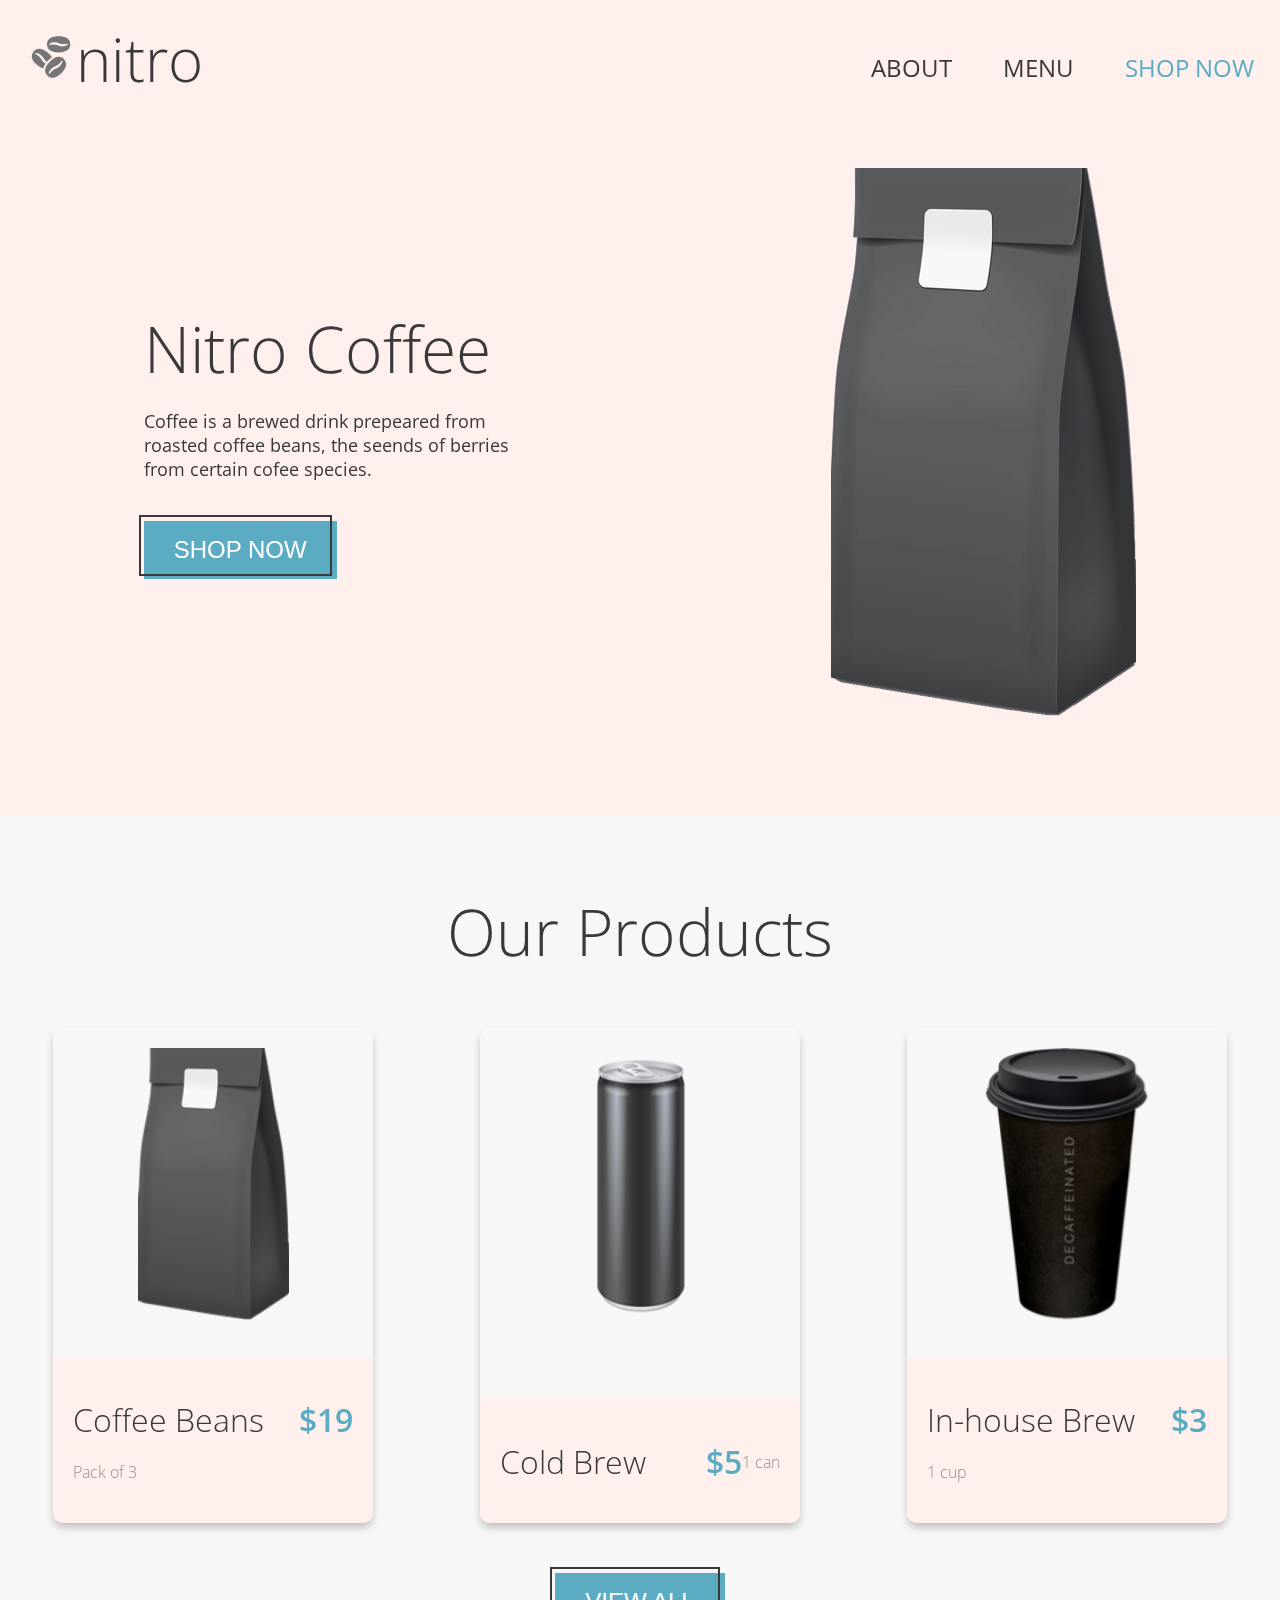
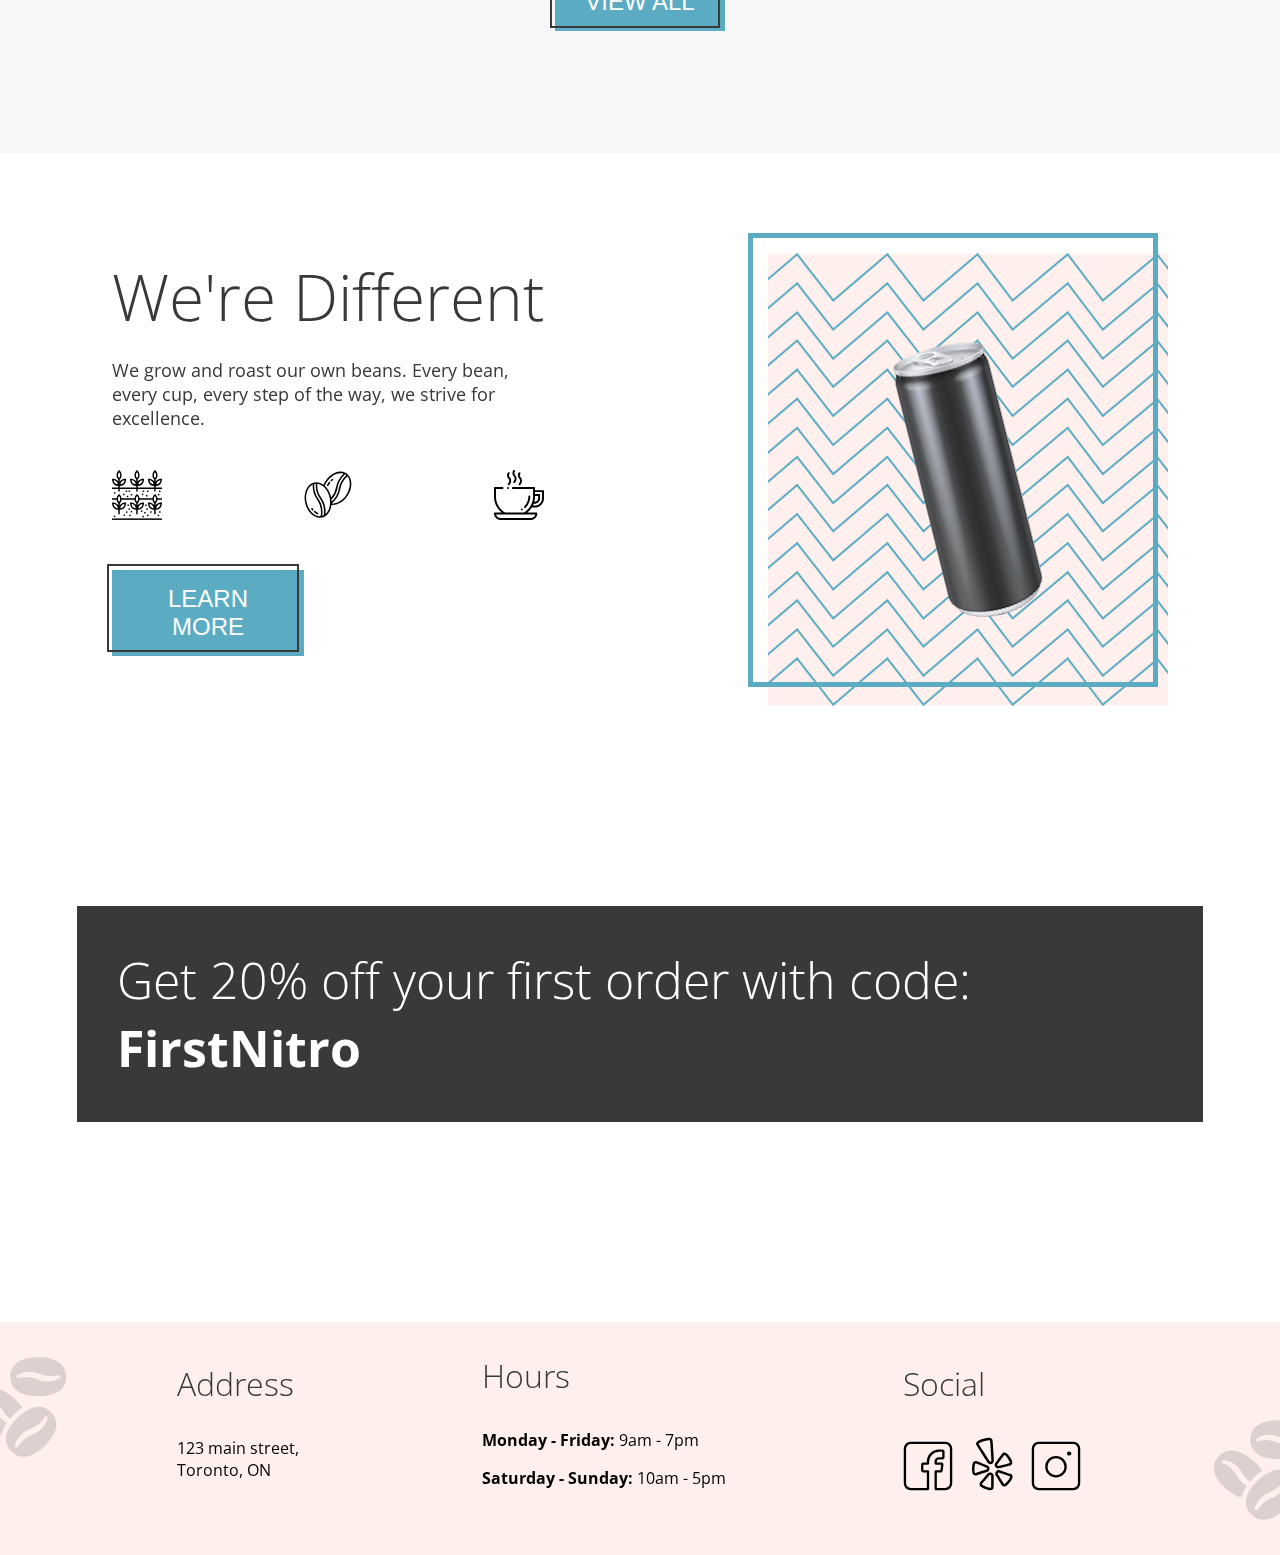
==== commit 61d4df28: "Finished exercise #17: added animations to tilted can, discount box, and hover effect on buttons" ====
--- a/index.html
+++ b/index.html
@@ -14,12 +14,12 @@
     <header>
         <nav class="navbar">
             <section class="navbar--left">
-                <a class="navbar__a" href="../index.html"><img src="assets/logos/coffee-beans-logo-and-footer.svg" alt=""></a>
+                <a class="navbar__a" href="#"><img src="assets/logos/coffee-beans-logo-and-footer.svg" alt=""></a>
                 <h3 class="navbar__h3">nitro</h3>
             </section>
             <section class="navbar--right">
                 <ul class="navbar__list">
-                    <li class="navbar__list__item"><a class="navbar__list__item__link" href="../index.html">ABOUT</a></li>
+                    <li class="navbar__list__item"><a class="navbar__list__item__link" href="./index.html">ABOUT</a></li>
                     <li class="navbar__list__item"><a class="navbar__list__item__link"href="pages/menu.html">MENU</a></li>
                     <li class="navbar__list__item"><a class="navbar__list__item__link navbar__list__item__link--blue" href="pages/menu.html">SHOP NOW</a></li>
                 </ul>
@@ -31,7 +31,7 @@
             <section class="hero__texts">
                 <h1 class="hero__h1">Nitro Coffee</h1>
                 <p class="hero__p">Coffee is a brewed drink prepeared from roasted coffee beans, the seends of berries from certain cofee species. </p>
-                <a href="pages/menu.html"><button class="hero__button">
+                <a href="./pages/menu.html"><button type="button" class="hero__button">
                     <div class="button-border"></div>
                     SHOP NOW
                 </button></a>
--- a/scss/landing.css
+++ b/scss/landing.css
@@ -9,7 +9,8 @@
   display: flex;
   justify-content: space-between;
   align-items: flex-end;
-  /* padding: 2vh 2vw; */
+  flex-direction: row;
+  flex-wrap: nowrap;
   padding: 2vh 0vw 2vh 2vw;
 }
 .navbar__a {
@@ -17,7 +18,10 @@
 }
 .navbar--left {
   display: flex;
-  align-items: center;
+  justify-content: normal;
+  align-items: center;
+  flex-direction: row;
+  flex-wrap: nowrap;
 }
 .navbar__h3 {
   font-size: 60px;
@@ -28,11 +32,15 @@
 .navbar__list {
   list-style-type: none;
   display: flex;
+  justify-content: normal;
   align-items: flex-end;
+  flex-direction: row;
+  flex-wrap: nowrap;
 }
 .navbar__list__item {
   font-size: 1.5rem;
   font-weight: 400;
+  color: #393939;
   margin: auto 2vw;
   text-decoration: none;
 }
@@ -52,38 +60,32 @@
   display: flex;
   justify-content: space-around;
   align-items: center;
+  flex-direction: row;
+  flex-wrap: nowrap;
 }
 .hero__h1 {
+  margin: 0 auto;
   font-size: 4em;
-  color: #393939;
-  font-weight: 300;
-  margin: 0 auto;
-  /* padding-top:50px; */
-  /* display:inline-block;
-  position: relative;
-  bottom: 400px; */
+  font-weight: 300;
+  color: #393939;
 }
 .hero__p {
   font-size: 1.1em;
   font-weight: 400;
-  /* display: inline-block; */
+  color: #393939;
   width: 400px;
   margin-bottom: 40px;
-  /* position: relative;
-  bottom: 35vh;
-  left: -23.5vw; */
 }
 .hero__button {
   background-color: #5BACC3;
-  color: white;
   border: none;
   border-radius: 0;
-  font-size: 1.5em;
+  font-size: 1.5rem;
+  font-weight: 300;
+  color: white;
   padding: 15px 30px;
-  /* position: relative;
-  bottom: 20vh;
-  left: -51vw; */
-  position: relative;
+  position: relative;
+  cursor: pointer;
 }
 
 .button-border {
@@ -95,6 +97,15 @@
   border: 2px solid #393939;
 }
 
+.button-border:active {
+  position: absolute;
+  width: 98%;
+  height: 98%;
+  top: 0;
+  left: 0;
+  border: 2px solid #393939;
+}
+
 /*our products section */
 .our-products {
   background-color: #F7F7F7;
@@ -102,23 +113,24 @@
 }
 .our-products__h2 {
   font-size: 4em;
-  color: #393939;
-  font-weight: 300;
+  font-weight: 300;
+  color: #393939;
   text-align: center;
   margin-top: 0;
   padding-top: 8vh;
 }
 .our-products__button {
-  display: block;
-  width: 180px;
   background-color: #5BACC3;
-  color: white;
   border: none;
   border-radius: 0;
-  font-size: 1.5em;
+  font-size: 1.5rem;
+  font-weight: 300;
+  color: white;
   padding: 15px 30px;
+  position: relative;
+  cursor: pointer;
   margin: 0 auto;
-  position: relative;
+  display: block;
 }
 .our-products__button__section {
   margin: 50px auto;
@@ -129,54 +141,49 @@
 
 .cards-section {
   display: flex;
-  justify-content: center;
+  justify-content: space-around;
+  align-items: flex-start;
+  flex-direction: row;
+  flex-wrap: nowrap;
 }
 
 .card {
-  /* display: inline-block; */
-  /* width: 330px; */
-  /* height: 440px; */
-  width: 22vw;
+  width: 320px;
   height: 55vh;
   border-radius: 10px;
   box-shadow: 0 5px 9px -1px rgba(0, 0, 0, 0.25);
   margin: auto 40px;
-  /* position: relative; */
-  /* left: 10%; */
-  display: flex;
+  display: flex;
+  justify-content: space-between;
+  align-items: flex-start;
   flex-direction: column;
-  justify-content: space-between;
+  flex-wrap: nowrap;
 }
 .card__image {
-  /* height: 280px; */
   height: 55%;
-  /* position: relative;
-  left: 27%;
-  top:2%; */
   align-self: center;
   margin-top: 20px;
 }
 .card__image--background-removed {
-  background-color: #F7F7F7;
-  background-blend-mode: multiply;
+  mix-blend-mode: multiply;
+  filter: contrast(1);
 }
 .card__text-area {
   background: #FFF0ED;
   border-bottom-left-radius: 10px;
   border-bottom-right-radius: 10px;
-  display: flex;
+  padding: 40px 20px;
+  display: flex;
+  justify-content: space-between;
+  align-items: center;
+  flex-direction: row;
   flex-wrap: wrap;
-  justify-content: space-between;
-  align-items: center;
-  padding: 40px 20px;
   row-gap: 20px;
 }
 .card__h3 {
   font-size: 2em;
   font-weight: 300;
   color: #393939;
-  /* position: relative;
-  left: 20%; */
   margin: 0;
 }
 .card__h3--padding {
@@ -186,13 +193,12 @@
   font-size: 2em;
   font-weight: 600;
   color: #5BACC3;
-  /* position: relative;
-  left: 33%; */
   margin: 0;
 }
 .card__quantity {
+  font-size: 1em;
+  font-weight: 300;
   color: #909090;
-  font-weight: 300;
   margin: 0;
 }
 
@@ -201,36 +207,45 @@
   padding-top: 100px;
   display: flex;
   justify-content: space-around;
+  align-items: normal;
+  flex-direction: row;
+  flex-wrap: nowrap;
 }
 .different__h1 {
   font-size: 4em;
-  color: #393939;
-  font-weight: 300;
+  font-weight: 300;
+  color: #393939;
   margin: 0 auto;
 }
 .different__p {
   font-size: 1.1em;
   font-weight: 400;
+  color: #393939;
   width: 400px;
   margin-bottom: 40px;
 }
 .different__logos {
   display: flex;
   justify-content: space-between;
+  align-items: center;
+  flex-direction: row;
+  flex-wrap: nowrap;
 }
 .different__logos__picture {
   width: 50px;
 }
 .different__button {
-  width: 15vw;
   background-color: #5BACC3;
-  color: white;
   border: none;
   border-radius: 0;
-  font-size: 1.5em;
-  padding: 15px 0px;
+  font-size: 1.5rem;
+  font-weight: 300;
+  color: white;
+  padding: 15px 30px;
+  position: relative;
+  cursor: pointer;
+  width: 15vw;
   margin: 0 auto;
-  position: relative;
 }
 .different__button__section {
   margin: 50px auto;
@@ -242,44 +257,78 @@
   width: 400px;
   background-image: url(../assets/images/coldbrewbackground.png);
   background-size: cover;
+  background-position: center;
+  justify-self: center;
   display: flex;
   justify-content: center;
-  justify-self: center;
+  align-items: flex-start;
+  flex-direction: row;
+  flex-wrap: nowrap;
   position: relative;
 }
 .different__border {
   position: absolute;
   width: 100%;
   height: 98%;
-  border: 5px solid #5BACC3;
   top: -20px;
   left: -20px;
+  border: 5px solid #5BACC3;
 }
 .different__img {
   align-self: center;
-}
-
+  transition: 2s;
+  z-index: 40;
+}
+.different__img:hover {
+  animation: spin 2s infinite linear;
+}
+
+@keyframes spin {
+  from {
+    transform: rotate(0deg);
+  }
+  to {
+    transform: rotate(360deg);
+  }
+}
 /* Discount section */
 .discount {
   padding-top: 200px;
   padding-bottom: 200px;
   display: flex;
   justify-content: center;
+  align-items: flex-start;
+  flex-direction: row;
+  flex-wrap: nowrap;
 }
 
 .discount__box {
   width: 88%;
   background-color: #393939;
-  /* margin: 200px 20px 200px 40px; */
   padding: 20px 0;
-  /* text-align: center; */
   display: flex;
   justify-content: center;
-}
-
+  align-items: center;
+  flex-direction: row;
+  flex-wrap: nowrap;
+  animation: flash 2.5s infinite ease-in;
+}
+
+@keyframes flash {
+  0% {
+    background-color: #393939;
+  }
+  50% {
+    background-color: #5BACC3;
+  }
+  100% {
+    background-color: #393939;
+  }
+}
 .discount__p {
+  font-size: 3.1rem;
+  font-weight: 300;
   color: white;
-  font-size: 3.1em;
   margin: 20px 40px;
 }
 
@@ -292,6 +341,9 @@
   background-color: #FFF0ED;
   display: flex;
   justify-content: space-evenly;
+  align-items: center;
+  flex-direction: row;
+  flex-wrap: nowrap;
   position: relative;
   overflow: hidden;
 }
@@ -313,23 +365,17 @@
 }
 
 footer > section {
-  /* margin-left: 12vw; */
   margin-bottom: 50px;
 }
 
 .address {
-  /* display: inline-block; */
-  /* width: 200px; */
   width: 10%;
-  /* position: relative; /*I had to add this in order level this section with the other two */
-  /*top: -2vh; */
 }
 
 .footer__h3 {
   font-size: 2em;
   font-weight: 300;
   color: #393939;
-  /* display: block; */
 }
 
 .bold {
@@ -337,12 +383,10 @@
 }
 
 .social {
-  /* display: inline-block; */
   width: 200px;
 }
 
 .social__img {
-  /* width: 50px; */
   width: 25%;
   margin-right: 5%;
 }/*# sourceMappingURL=landing.css.map */